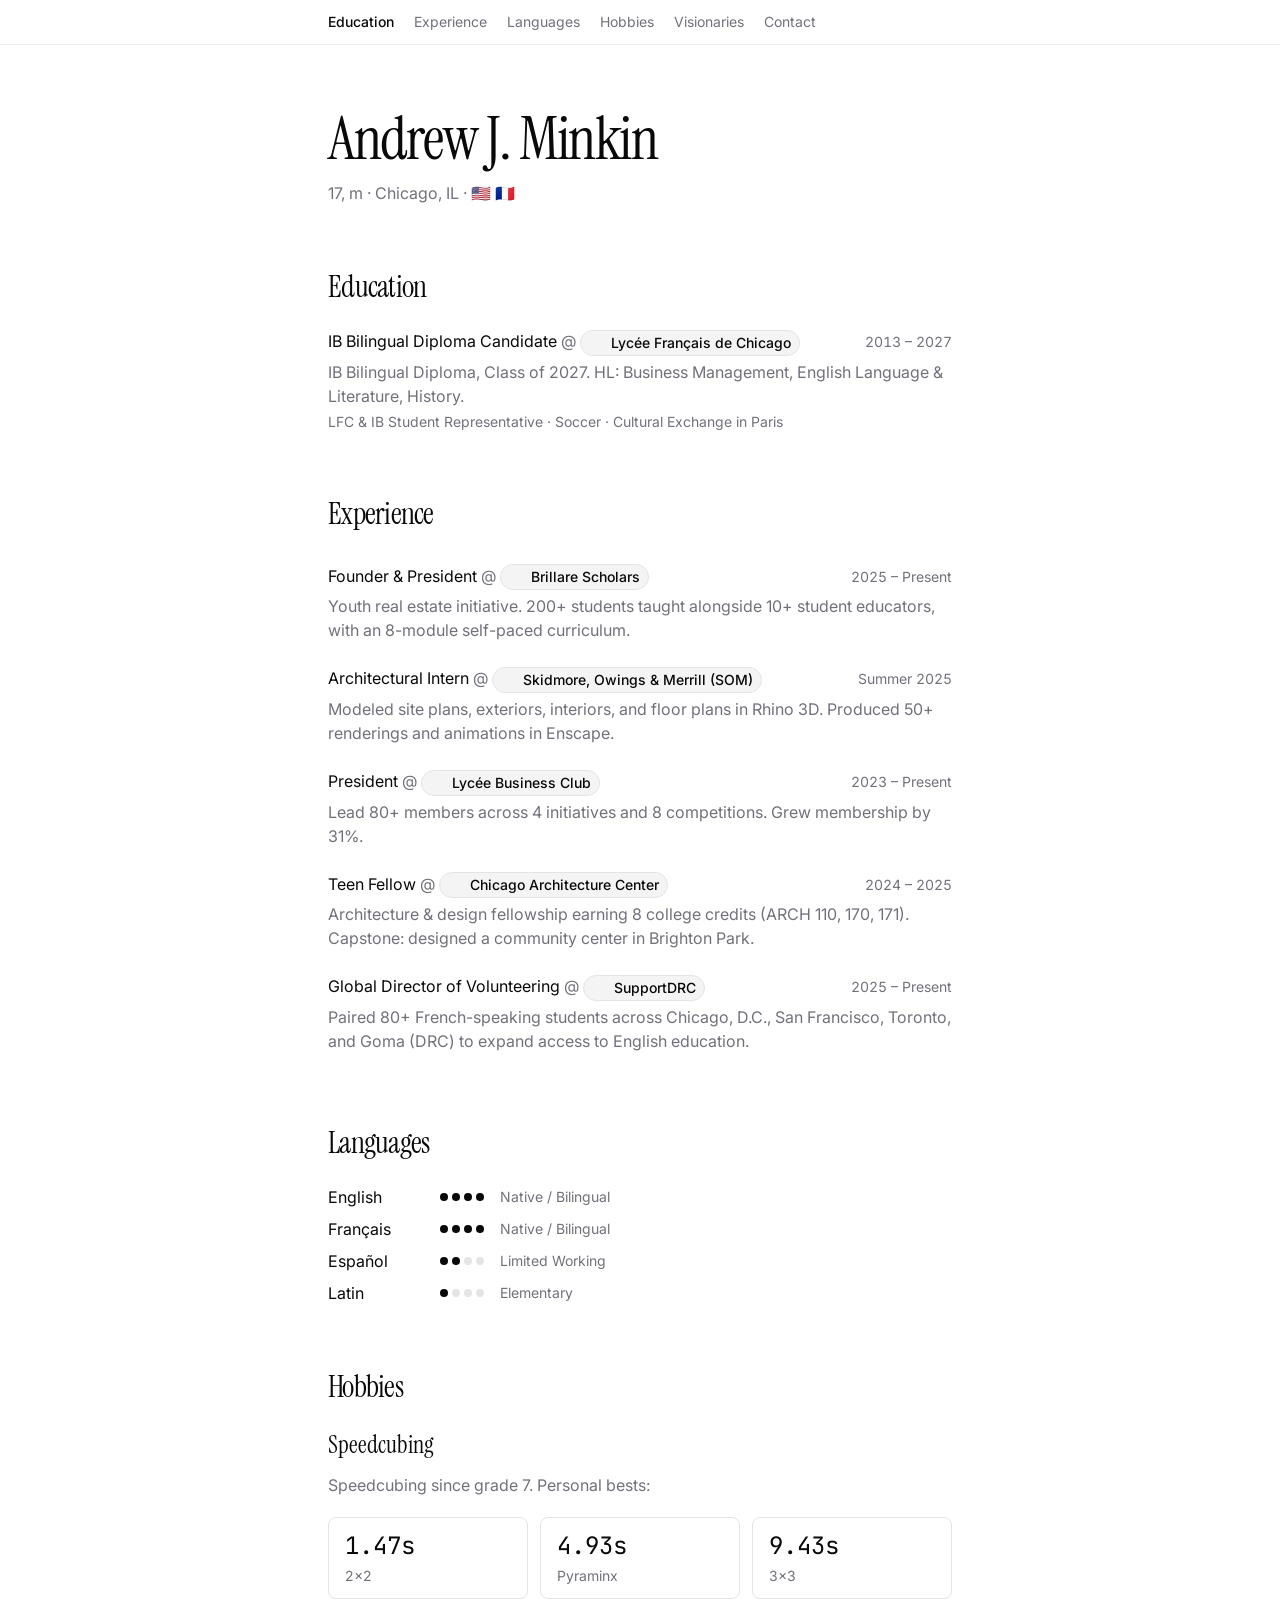
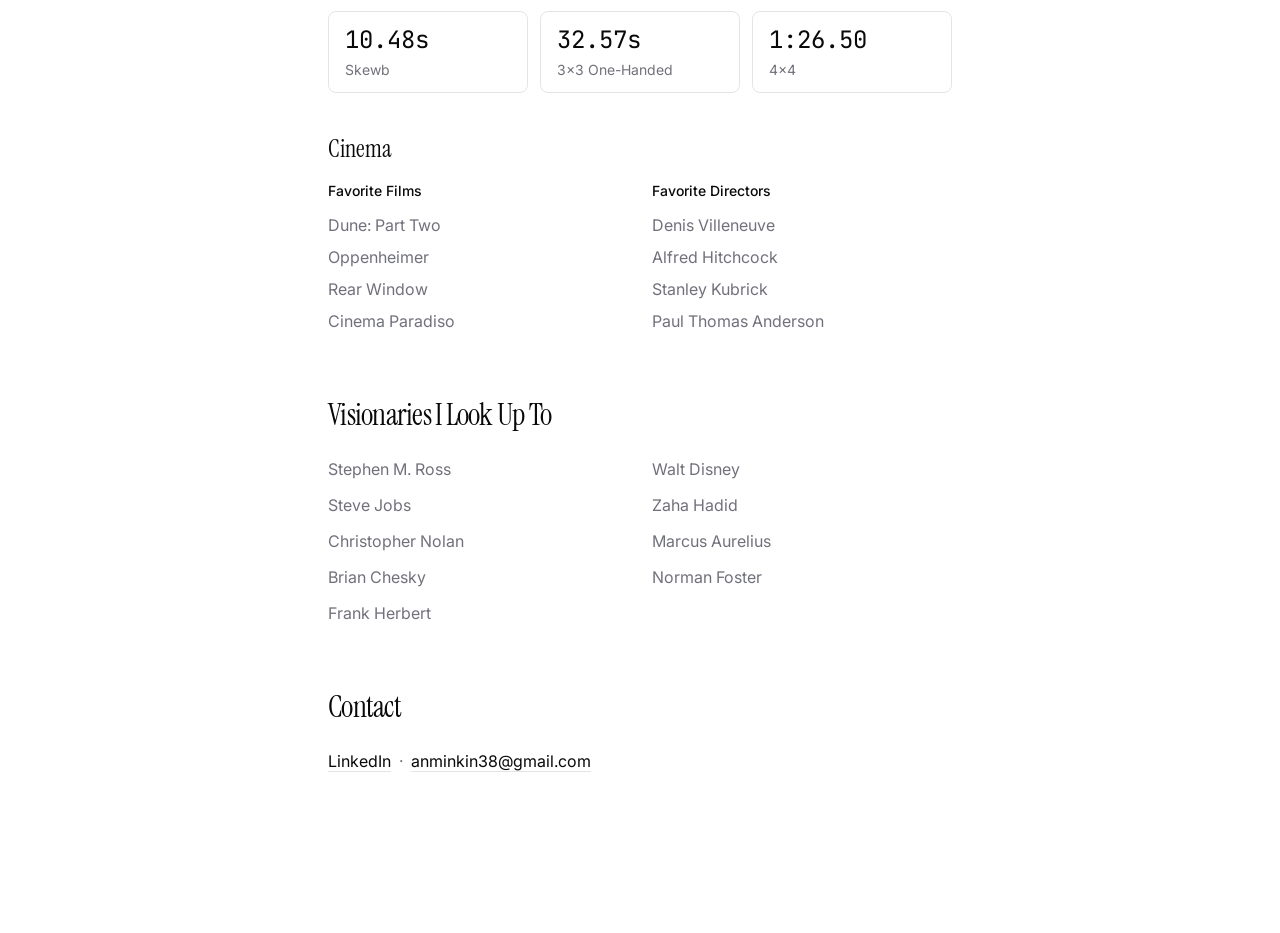
==== docs/index.html @ 8a9be7ed "Add files via upload" ====
<!doctype html>
<html lang="en"><head><meta charset="utf-8"><meta name="viewport" content="width=device-width, initial-scale=1"><title>Andrew J. Minkin</title><meta name="description" content="Andrew J. Minkin — student, founder of Brillare Scholars, former architectural intern at SOM. Chicago, IL."><meta property="og:title" content="Andrew J. Minkin"><meta property="og:description" content="Andrew J. Minkin — student, founder of Brillare Scholars, former architectural intern at SOM. Chicago, IL."><meta property="og:type" content="website"><link rel="icon" href="./favicon.ico"><link rel="preconnect" href="https://fonts.googleapis.com"><link rel="preconnect" href="https://fonts.gstatic.com" crossorigin><link href="https://fonts.googleapis.com/css2?family=Instrument+Serif&family=Inter:wght@400;500&family=JetBrains+Mono&display=swap" rel="stylesheet"><link rel="stylesheet" href="./styles.css"><script src="./site.js" defer></script></head><body><nav aria-label="Main navigation"><ul><li><a href="#education">Education</a></li><li><a href="#experience">Experience</a></li><li><a href="#languages">Languages</a></li><li><a href="#hobbies">Hobbies</a></li><li><a href="#visionaries">Visionaries</a></li><li><a href="#contact">Contact</a></li></ul></nav><main><header><h1>Andrew J. Minkin</h1><p class="muted">17, m · Chicago, IL · 🇺🇸 🇫🇷</p></header><section id="education"><h2>Education</h2><div class="entry"><div class="row"><p>IB Bilingual Diploma Candidate <span class="muted">@</span> <span class="org"><img src="./logos/lfc.png" alt="" loading="lazy">Lycée Français de Chicago</span></p><span class="dates">2013 – 2027</span></div><p class="muted detail">IB Bilingual Diploma, Class of 2027. HL: Business Management, English Language &amp; Literature, History.</p><p class="muted small detail">LFC &amp; IB Student Representative · Soccer · Cultural Exchange in Paris</p></div></section><section id="experience"><h2>Experience</h2><div class="entry experience"><div class="row"><p>Founder &amp; President <span class="muted">@</span> <a class="org" href="https://brillarescholars.com" target="_blank" rel="noreferrer"><img src="./logos/brillare.jpg" alt="" loading="lazy">Brillare Scholars</a></p><span class="dates">2025 – Present</span></div><p class="muted detail">Youth real estate initiative. 200+ students taught alongside 10+ student educators, with an 8-module self-paced curriculum.</p></div><div class="entry experience"><div class="row"><p>Architectural Intern <span class="muted">@</span> <a class="org" href="https://www.som.com/" target="_blank" rel="noreferrer"><img src="./logos/som.png" alt="" loading="lazy">Skidmore, Owings &amp; Merrill (SOM)</a></p><span class="dates">Summer 2025</span></div><p class="muted detail">Modeled site plans, exteriors, interiors, and floor plans in Rhino 3D. Produced 50+ renderings and animations in Enscape.</p></div><div class="entry experience"><div class="row"><p>President <span class="muted">@</span> <span class="org"><img src="./logos/lfc.png" alt="" loading="lazy">Lycée Business Club</span></p><span class="dates">2023 – Present</span></div><p class="muted detail">Lead 80+ members across 4 initiatives and 8 competitions. Grew membership by 31%.</p></div><div class="entry experience"><div class="row"><p>Teen Fellow <span class="muted">@</span> <a class="org" href="https://www.architecture.org/events-programs/teen-fellows" target="_blank" rel="noreferrer"><img src="./logos/cac.png" alt="" loading="lazy">Chicago Architecture Center</a></p><span class="dates">2024 – 2025</span></div><p class="muted detail">Architecture &amp; design fellowship earning 8 college credits (ARCH 110, 170, 171). Capstone: designed a community center in Brighton Park.</p></div><div class="entry experience"><div class="row"><p>Global Director of Volunteering <span class="muted">@</span> <a class="org" href="https://supportdrc.org" target="_blank" rel="noreferrer"><img src="./logos/supportdrc.png" alt="" loading="lazy">SupportDRC</a></p><span class="dates">2025 – Present</span></div><p class="muted detail">Paired 80+ French-speaking students across Chicago, D.C., San Francisco, Toronto, and Goma (DRC) to expand access to English education.</p></div></section><section id="languages"><h2>Languages</h2><ul class="list"><li class="language"><span class="language-name">English</span><span class="dots" aria-hidden="true"><span class="dot filled"></span><span class="dot filled"></span><span class="dot filled"></span><span class="dot filled"></span></span><span class="small muted">Native / Bilingual</span></li><li class="language"><span class="language-name">Français</span><span class="dots" aria-hidden="true"><span class="dot filled"></span><span class="dot filled"></span><span class="dot filled"></span><span class="dot filled"></span></span><span class="small muted">Native / Bilingual</span></li><li class="language"><span class="language-name">Español</span><span class="dots" aria-hidden="true"><span class="dot filled"></span><span class="dot filled"></span><span class="dot "></span><span class="dot "></span></span><span class="small muted">Limited Working</span></li><li class="language"><span class="language-name">Latin</span><span class="dots" aria-hidden="true"><span class="dot filled"></span><span class="dot "></span><span class="dot "></span><span class="dot "></span></span><span class="small muted">Elementary</span></li></ul></section><section id="hobbies"><h2>Hobbies</h2><h3 id="cubing">Speedcubing</h3><p class="muted cubing-intro">Speedcubing since grade 7. Personal bests:</p><div class="pbs"><div class="pb"><p class="time">1.47s</p><p class="small muted detail">2x2</p></div><div class="pb"><p class="time">4.93s</p><p class="small muted detail">Pyraminx</p></div><div class="pb"><p class="time">9.43s</p><p class="small muted detail">3x3</p></div><div class="pb"><p class="time">10.48s</p><p class="small muted detail">Skewb</p></div><div class="pb"><p class="time">32.57s</p><p class="small muted detail">3x3 One-Handed</p></div><div class="pb"><p class="time">1:26.50</p><p class="small muted detail">4x4</p></div></div><div class="cinema"><h3>Cinema</h3><div class="columns"><div><h4>Favorite Films</h4><ul class="list"><li>Dune: Part Two</li><li>Oppenheimer</li><li>Rear Window</li><li>Cinema Paradiso</li></ul></div><div><h4>Favorite Directors</h4><ul class="list"><li>Denis Villeneuve</li><li>Alfred Hitchcock</li><li>Stanley Kubrick</li><li>Paul Thomas Anderson</li></ul></div></div></div></section><section id="visionaries"><h2>Visionaries I Look Up To</h2><ul class="visionaries muted"><li>Stephen M. Ross</li><li>Walt Disney</li><li>Steve Jobs</li><li>Zaha Hadid</li><li>Christopher Nolan</li><li>Marcus Aurelius</li><li>Brian Chesky</li><li>Norman Foster</li><li>Frank Herbert</li></ul></section><section id="contact"><h2>Contact</h2><p class="contact"><a class="link" href="https://www.linkedin.com/in/andrew-minkin/" target="_blank" rel="noreferrer">LinkedIn</a><span class="muted">·</span><a class="link" href="mailto:anminkin38@gmail.com">anminkin38@gmail.com</a></p></section></main></body></html>
---- docs/styles.css ----
:root{--background:oklch(1 0 0);--foreground:oklch(.141 .005 285.823);--muted:oklch(.552 .016 285.938);--border:oklch(.92 .004 286.32);--soft:oklch(.967 .001 286.375)}
*{box-sizing:border-box}html{scroll-behavior:smooth}body{margin:0;background:var(--background);color:var(--foreground);font:16px/1.5 Inter,-apple-system,BlinkMacSystemFont,'Segoe UI',sans-serif;-webkit-font-smoothing:antialiased}h1,h2,h3,h4,p,ul{margin:0}ul{padding:0;list-style:none}a{color:inherit;text-decoration:none}h1,h2,h3{font-family:'Instrument Serif',Georgia,serif;font-weight:400}h1{font-size:48px;line-height:1;letter-spacing:-.025em}h2{font-size:30px;line-height:36px;letter-spacing:-.025em;margin-bottom:24px}h3{font-size:24px;line-height:32px;margin-bottom:12px;scroll-margin-top:80px}h4{font-size:14px;line-height:20px;font-weight:500;margin-bottom:12px}nav{position:sticky;top:0;z-index:10;border-bottom:1px solid color-mix(in oklab,var(--border) 60%,transparent);background:color-mix(in oklab,var(--background) 85%,transparent);backdrop-filter:blur(8px)}nav ul{max-width:672px;margin:auto;display:flex;gap:20px;overflow-x:auto;padding:12px 24px;font-size:14px;line-height:20px}nav a{white-space:nowrap;color:var(--muted);transition:color .15s}nav a:hover,nav a[aria-current]{color:var(--foreground)}nav a[aria-current]{font-weight:500}main{max-width:672px;margin:auto;padding:64px 24px 96px}header{margin-bottom:64px}header p{margin-top:12px}section{margin-bottom:64px;scroll-margin-top:80px}.muted{color:var(--muted)}.small,.dates{font-size:14px;line-height:20px}.row{display:flex;align-items:baseline;justify-content:space-between;gap:16px}.dates{flex-shrink:0;white-space:nowrap;color:var(--muted);font-variant-numeric:tabular-nums}.detail{margin-top:4px}.org{display:inline-flex;align-items:center;gap:6px;border:1px solid var(--border);border-radius:999px;background:var(--soft);padding:2px 8px;vertical-align:middle;font-size:14px;line-height:20px;font-weight:500}.org img{width:16px;height:16px;object-fit:contain;border-radius:2px}a.org:hover{background:var(--border)}.experience{padding:8px 0}.experience+.experience{margin-top:8px}.list{display:grid;gap:8px}.language{display:flex;align-items:center;gap:16px}.language-name{width:96px;flex-shrink:0}.dots{display:flex;gap:4px}.dot{width:8px;height:8px;border-radius:50%;background:var(--border)}.filled{background:var(--foreground)}.cubing-intro{margin-bottom:20px}.pbs{display:grid;grid-template-columns:repeat(2,minmax(0,1fr));gap:12px}.pb{padding:12px 16px;border:1px solid var(--border);border-radius:8px}.time{font:24px/32px 'JetBrains Mono',monospace;font-variant-numeric:tabular-nums}.cinema{margin-top:40px}.cinema h3{margin-bottom:16px}.columns{display:grid;gap:24px}.columns ul{color:var(--muted)}.visionaries{display:grid;gap:12px 24px}.contact{display:flex;flex-wrap:wrap;gap:0 8px}.link{text-decoration:underline;text-underline-offset:4px;text-decoration-color:var(--border)}.link:hover{text-decoration-color:currentColor}a:focus-visible{outline:2px solid var(--foreground);outline-offset:4px}
@media(min-width:640px){.pbs{grid-template-columns:repeat(3,minmax(0,1fr))}.columns,.visionaries{grid-template-columns:repeat(2,minmax(0,1fr))}}@media(min-width:768px){h1{font-size:60px}}@media(max-width:420px){.row{flex-wrap:wrap;gap:4px}.language{gap:10px}.language-name{width:80px}}@media(prefers-reduced-motion:reduce){html{scroll-behavior:auto}*{transition:none!important}}
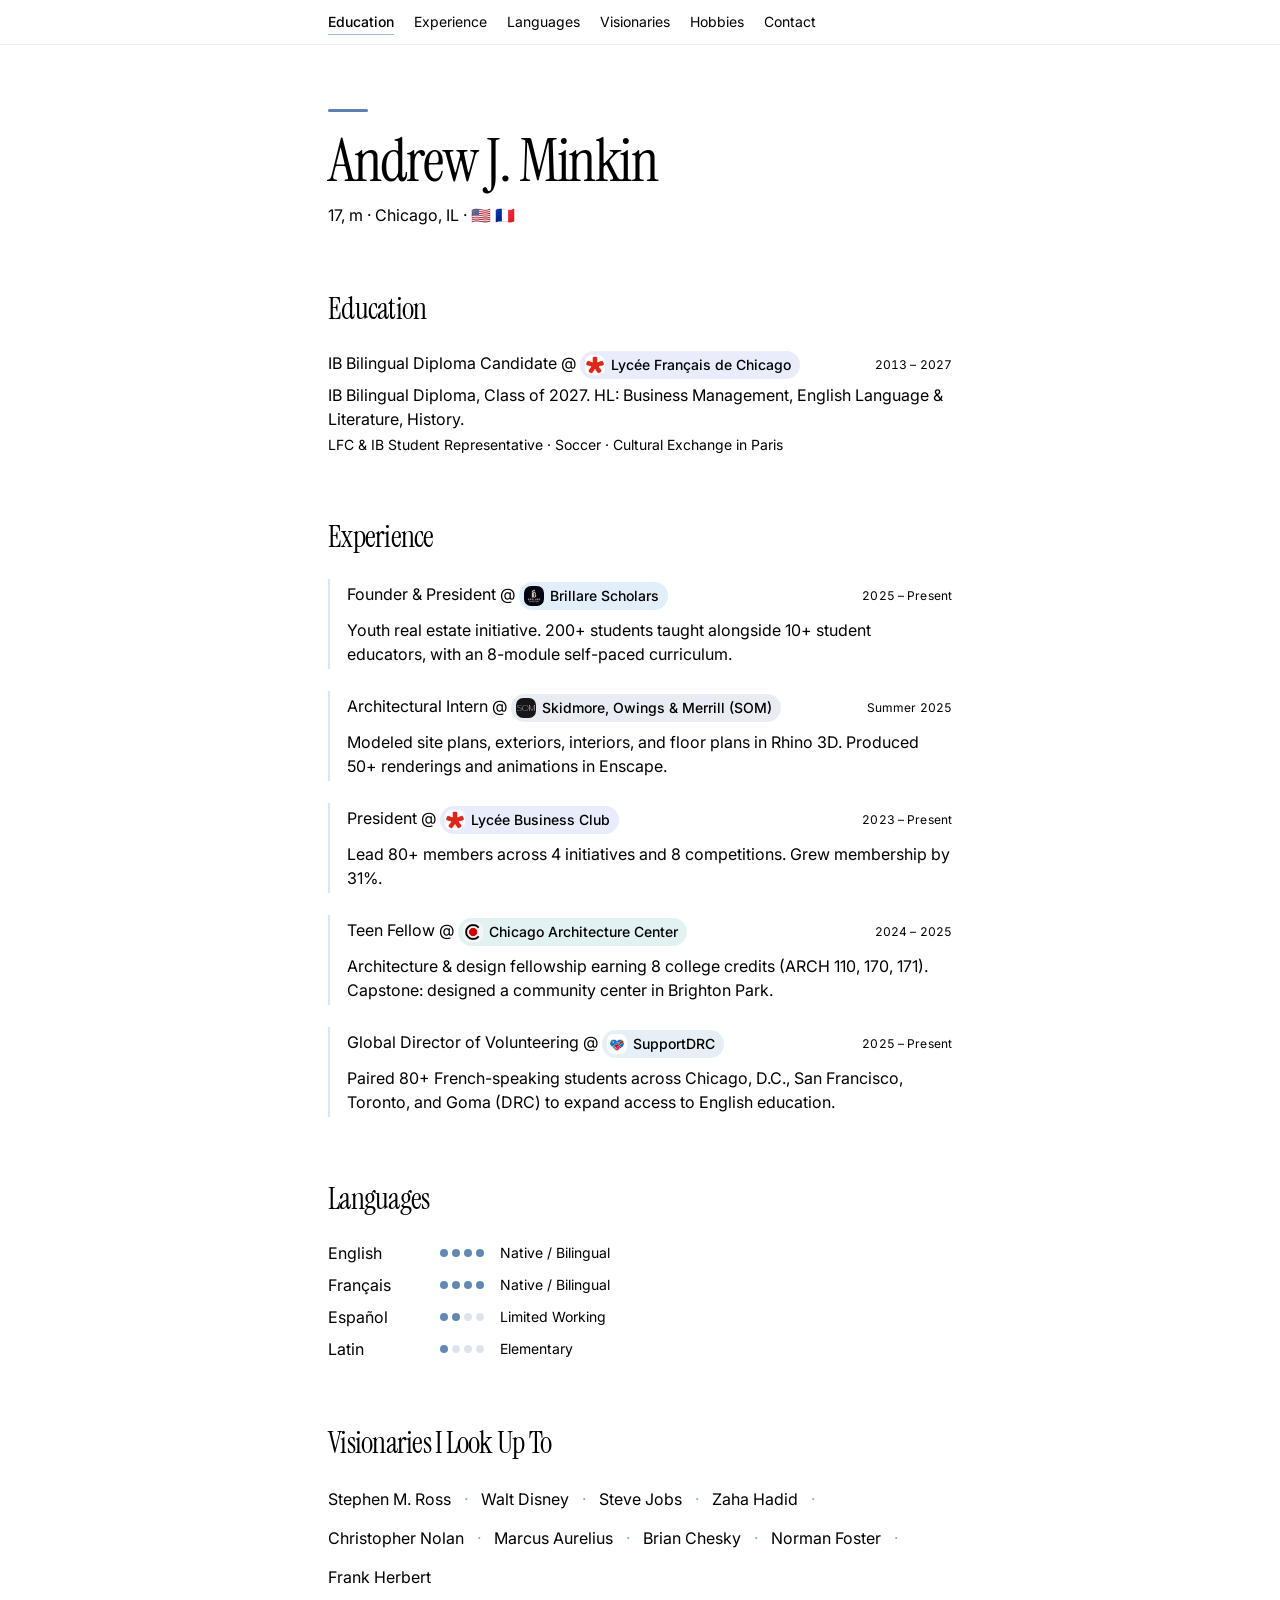
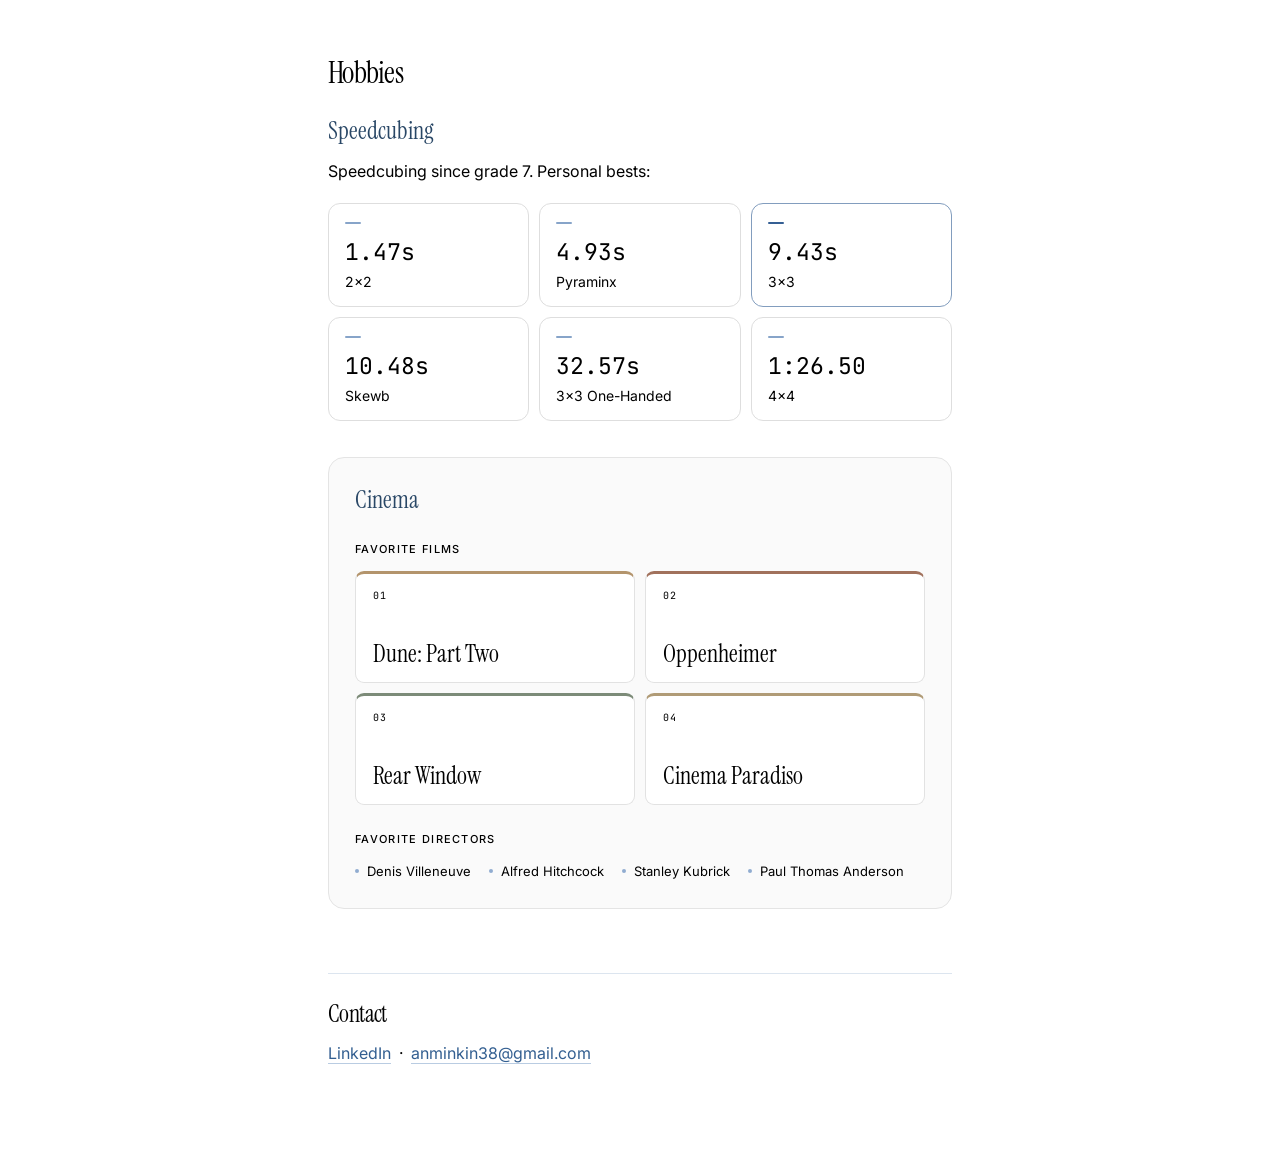
==== commit 24cf78ab: "Add files via upload" ====
--- a/docs/index.html
+++ b/docs/index.html
@@ -1,2 +1,40 @@
 <!doctype html>
-<html lang="en"><head><meta charset="utf-8"><meta name="viewport" content="width=device-width, initial-scale=1"><title>Andrew J. Minkin</title><meta name="description" content="Andrew J. Minkin — student, founder of Brillare Scholars, former architectural intern at SOM. Chicago, IL."><meta property="og:title" content="Andrew J. Minkin"><meta property="og:description" content="Andrew J. Minkin — student, founder of Brillare Scholars, former architectural intern at SOM. Chicago, IL."><meta property="og:type" content="website"><link rel="icon" href="./favicon.ico"><link rel="preconnect" href="https://fonts.googleapis.com"><link rel="preconnect" href="https://fonts.gstatic.com" crossorigin><link href="https://fonts.googleapis.com/css2?family=Instrument+Serif&family=Inter:wght@400;500&family=JetBrains+Mono&display=swap" rel="stylesheet"><link rel="stylesheet" href="./styles.css"><script src="./site.js" defer></script></head><body><nav aria-label="Main navigation"><ul><li><a href="#education">Education</a></li><li><a href="#experience">Experience</a></li><li><a href="#languages">Languages</a></li><li><a href="#hobbies">Hobbies</a></li><li><a href="#visionaries">Visionaries</a></li><li><a href="#contact">Contact</a></li></ul></nav><main><header><h1>Andrew J. Minkin</h1><p class="muted">17, m · Chicago, IL · 🇺🇸 🇫🇷</p></header><section id="education"><h2>Education</h2><div class="entry"><div class="row"><p>IB Bilingual Diploma Candidate <span class="muted">@</span> <span class="org"><img src="./logos/lfc.png" alt="" loading="lazy">Lycée Français de Chicago</span></p><span class="dates">2013 – 2027</span></div><p class="muted detail">IB Bilingual Diploma, Class of 2027. HL: Business Management, English Language &amp; Literature, History.</p><p class="muted small detail">LFC &amp; IB Student Representative · Soccer · Cultural Exchange in Paris</p></div></section><section id="experience"><h2>Experience</h2><div class="entry experience"><div class="row"><p>Founder &amp; President <span class="muted">@</span> <a class="org" href="https://brillarescholars.com" target="_blank" rel="noreferrer"><img src="./logos/brillare.jpg" alt="" loading="lazy">Brillare Scholars</a></p><span class="dates">2025 – Present</span></div><p class="muted detail">Youth real estate initiative. 200+ students taught alongside 10+ student educators, with an 8-module self-paced curriculum.</p></div><div class="entry experience"><div class="row"><p>Architectural Intern <span class="muted">@</span> <a class="org" href="https://www.som.com/" target="_blank" rel="noreferrer"><img src="./logos/som.png" alt="" loading="lazy">Skidmore, Owings &amp; Merrill (SOM)</a></p><span class="dates">Summer 2025</span></div><p class="muted detail">Modeled site plans, exteriors, interiors, and floor plans in Rhino 3D. Produced 50+ renderings and animations in Enscape.</p></div><div class="entry experience"><div class="row"><p>President <span class="muted">@</span> <span class="org"><img src="./logos/lfc.png" alt="" loading="lazy">Lycée Business Club</span></p><span class="dates">2023 – Present</span></div><p class="muted detail">Lead 80+ members across 4 initiatives and 8 competitions. Grew membership by 31%.</p></div><div class="entry experience"><div class="row"><p>Teen Fellow <span class="muted">@</span> <a class="org" href="https://www.architecture.org/events-programs/teen-fellows" target="_blank" rel="noreferrer"><img src="./logos/cac.png" alt="" loading="lazy">Chicago Architecture Center</a></p><span class="dates">2024 – 2025</span></div><p class="muted detail">Architecture &amp; design fellowship earning 8 college credits (ARCH 110, 170, 171). Capstone: designed a community center in Brighton Park.</p></div><div class="entry experience"><div class="row"><p>Global Director of Volunteering <span class="muted">@</span> <a class="org" href="https://supportdrc.org" target="_blank" rel="noreferrer"><img src="./logos/supportdrc.png" alt="" loading="lazy">SupportDRC</a></p><span class="dates">2025 – Present</span></div><p class="muted detail">Paired 80+ French-speaking students across Chicago, D.C., San Francisco, Toronto, and Goma (DRC) to expand access to English education.</p></div></section><section id="languages"><h2>Languages</h2><ul class="list"><li class="language"><span class="language-name">English</span><span class="dots" aria-hidden="true"><span class="dot filled"></span><span class="dot filled"></span><span class="dot filled"></span><span class="dot filled"></span></span><span class="small muted">Native / Bilingual</span></li><li class="language"><span class="language-name">Français</span><span class="dots" aria-hidden="true"><span class="dot filled"></span><span class="dot filled"></span><span class="dot filled"></span><span class="dot filled"></span></span><span class="small muted">Native / Bilingual</span></li><li class="language"><span class="language-name">Español</span><span class="dots" aria-hidden="true"><span class="dot filled"></span><span class="dot filled"></span><span class="dot "></span><span class="dot "></span></span><span class="small muted">Limited Working</span></li><li class="language"><span class="language-name">Latin</span><span class="dots" aria-hidden="true"><span class="dot filled"></span><span class="dot "></span><span class="dot "></span><span class="dot "></span></span><span class="small muted">Elementary</span></li></ul></section><section id="hobbies"><h2>Hobbies</h2><h3 id="cubing">Speedcubing</h3><p class="muted cubing-intro">Speedcubing since grade 7. Personal bests:</p><div class="pbs"><div class="pb"><p class="time">1.47s</p><p class="small muted detail">2x2</p></div><div class="pb"><p class="time">4.93s</p><p class="small muted detail">Pyraminx</p></div><div class="pb"><p class="time">9.43s</p><p class="small muted detail">3x3</p></div><div class="pb"><p class="time">10.48s</p><p class="small muted detail">Skewb</p></div><div class="pb"><p class="time">32.57s</p><p class="small muted detail">3x3 One-Handed</p></div><div class="pb"><p class="time">1:26.50</p><p class="small muted detail">4x4</p></div></div><div class="cinema"><h3>Cinema</h3><div class="columns"><div><h4>Favorite Films</h4><ul class="list"><li>Dune: Part Two</li><li>Oppenheimer</li><li>Rear Window</li><li>Cinema Paradiso</li></ul></div><div><h4>Favorite Directors</h4><ul class="list"><li>Denis Villeneuve</li><li>Alfred Hitchcock</li><li>Stanley Kubrick</li><li>Paul Thomas Anderson</li></ul></div></div></div></section><section id="visionaries"><h2>Visionaries I Look Up To</h2><ul class="visionaries muted"><li>Stephen M. Ross</li><li>Walt Disney</li><li>Steve Jobs</li><li>Zaha Hadid</li><li>Christopher Nolan</li><li>Marcus Aurelius</li><li>Brian Chesky</li><li>Norman Foster</li><li>Frank Herbert</li></ul></section><section id="contact"><h2>Contact</h2><p class="contact"><a class="link" href="https://www.linkedin.com/in/andrew-minkin/" target="_blank" rel="noreferrer">LinkedIn</a><span class="muted">·</span><a class="link" href="mailto:anminkin38@gmail.com">anminkin38@gmail.com</a></p></section></main></body></html>
+<html lang="en"><head><meta charset="utf-8"><meta name="viewport" content="width=device-width, initial-scale=1"><title>Andrew J. Minkin</title><meta name="description" content="Andrew J. Minkin — student, founder of Brillare Scholars, former architectural intern at SOM. Chicago, IL."><meta property="og:title" content="Andrew J. Minkin"><meta property="og:description" content="Andrew J. Minkin — student, founder of Brillare Scholars, former architectural intern at SOM. Chicago, IL."><meta property="og:type" content="website"><link rel="icon" type="image/svg+xml" href="[data-uri]"><link rel="preconnect" href="https://fonts.googleapis.com"><link rel="preconnect" href="https://fonts.gstatic.com" crossorigin><link href="https://fonts.googleapis.com/css2?family=Instrument+Serif&family=Inter:wght@400;500&family=JetBrains+Mono&display=swap" rel="stylesheet"><style>:root{--background:oklch(1 0 0);--foreground:oklch(.141 .005 285.823);--muted:oklch(.552 .016 285.938);--border:oklch(.92 .004 286.32);--soft:oklch(.967 .001 286.375)}
+*{box-sizing:border-box}html{scroll-behavior:smooth}body{margin:0;background:var(--background);color:var(--foreground);font:16px/1.5 Inter,-apple-system,BlinkMacSystemFont,'Segoe UI',sans-serif;-webkit-font-smoothing:antialiased}h1,h2,h3,h4,p,ul{margin:0}ul{padding:0;list-style:none}a{color:inherit;text-decoration:none}h1,h2,h3{font-family:'Instrument Serif',Georgia,serif;font-weight:400}h1{font-size:48px;line-height:1;letter-spacing:-.025em}h2{font-size:30px;line-height:36px;letter-spacing:-.025em;margin-bottom:24px}h3{font-size:24px;line-height:32px;margin-bottom:12px;scroll-margin-top:80px}h4{font-size:14px;line-height:20px;font-weight:500;margin-bottom:12px}nav{position:sticky;top:0;z-index:10;border-bottom:1px solid color-mix(in oklab,var(--border) 60%,transparent);background:color-mix(in oklab,var(--background) 85%,transparent);backdrop-filter:blur(8px)}nav ul{max-width:672px;margin:auto;display:flex;gap:20px;overflow-x:auto;padding:12px 24px;font-size:14px;line-height:20px}nav a{white-space:nowrap;color:var(--muted);transition:color .15s}nav a:hover,nav a[aria-current]{color:var(--foreground)}nav a[aria-current]{font-weight:500}main{max-width:672px;margin:auto;padding:64px 24px 96px}header{margin-bottom:64px}header p{margin-top:12px}section{margin-bottom:64px;scroll-margin-top:80px}.muted{color:var(--muted)}.small,.dates{font-size:14px;line-height:20px}.row{display:flex;align-items:baseline;justify-content:space-between;gap:16px}.dates{flex-shrink:0;white-space:nowrap;color:var(--muted);font-variant-numeric:tabular-nums}.detail{margin-top:4px}.org{display:inline-flex;align-items:center;gap:6px;border:1px solid var(--border);border-radius:999px;background:var(--soft);padding:2px 8px;vertical-align:middle;font-size:14px;line-height:20px;font-weight:500}.org img{width:16px;height:16px;object-fit:contain;border-radius:2px}a.org:hover{background:var(--border)}.experience{padding:8px 0}.experience+.experience{margin-top:8px}.list{display:grid;gap:8px}.language{display:flex;align-items:center;gap:16px}.language-name{width:96px;flex-shrink:0}.dots{display:flex;gap:4px}.dot{width:8px;height:8px;border-radius:50%;background:var(--border)}.filled{background:var(--foreground)}.cubing-intro{margin-bottom:20px}.pbs{display:grid;grid-template-columns:repeat(2,minmax(0,1fr));gap:12px}.pb{padding:12px 16px;border:1px solid var(--border);border-radius:8px}.time{font:24px/32px 'JetBrains Mono',monospace;font-variant-numeric:tabular-nums}.cinema{margin-top:40px}.cinema h3{margin-bottom:16px}.columns{display:grid;gap:24px}.columns ul{color:var(--muted)}.visionaries{display:grid;gap:12px 24px}.contact{display:flex;flex-wrap:wrap;gap:0 8px}.link{text-decoration:underline;text-underline-offset:4px;text-decoration-color:var(--border)}.link:hover{text-decoration-color:currentColor}a:focus-visible{outline:2px solid var(--foreground);outline-offset:4px}
+@media(min-width:640px){.pbs{grid-template-columns:repeat(3,minmax(0,1fr))}.columns,.visionaries{grid-template-columns:repeat(2,minmax(0,1fr))}}@media(min-width:768px){h1{font-size:60px}}@media(max-width:420px){.row{flex-wrap:wrap;gap:4px}.language{gap:10px}.language-name{width:80px}}@media(prefers-reduced-motion:reduce){html{scroll-behavior:auto}*{transition:none!important}}
+
+/* Quiet blue accents, soft organization highlights, and personal details. */
+:root{--background:#fcfdff;--foreground:#202b3a;--muted:#5e6b7e;--border:#dce5ef;--soft:#edf3fa;--blue:#335f91;--blue-light:#e8f1fc}
+header{position:relative;padding-top:22px}header:before{content:'';position:absolute;top:0;left:0;width:40px;height:3px;border-radius:4px;background:#5d83b3}h1{color:#233c59}h2{color:#294766}nav a:hover,nav a[aria-current]{color:var(--blue)}nav a[aria-current]{text-decoration:underline;text-underline-offset:7px;text-decoration-color:#9fbada}.org{padding:3px 9px 3px 5px;border:0;color:#304b6c;line-height:22px;max-width:100%;background:#e6effa}.org img{width:20px;height:20px;flex-shrink:0;border-radius:7px;object-fit:contain;background:#fff}.org-brillare{background:#e3eefb}.org-som{background:#e9edf3;color:#45566f}.org-lfc{background:#e8ecfb;color:#485c85}.org-cac{background:#e2f1f2;color:#365d66}.org-supportdrc{background:#e6eff5;color:#3c617b}a.org:hover{background:#d5e4f4}.experience{border-left:2px solid #dce7f3;padding:3px 0 3px 17px}.experience+.experience{margin-top:22px}.experience .detail{margin-top:8px}.dates{font-size:12px;letter-spacing:.01em}.filled{background:#6488b4}.visionaries{display:flex;flex-wrap:wrap;gap:10px 0;line-height:1.8}.visionaries li{display:inline-flex;align-items:center}.visionaries li:not(:last-child):after{content:'·';margin:0 13px;color:#91a7bf}#contact{border-top:1px solid var(--border);padding-top:25px}#contact h2{font-size:24px;line-height:30px;margin-bottom:12px}.link{color:var(--blue);text-decoration-color:#b9cce2}.hobby-heading{display:flex;align-items:center;gap:12px;margin-bottom:12px}.hobby-heading h3,.cinema .hobby-heading h3{margin:0;color:#294766}.cube-mark{display:grid;grid-template-columns:repeat(3,5px);gap:2px;transform:rotate(-8deg);padding:4px}.cube-mark i{width:5px;height:5px;border-radius:1px;background:#7296c4}.cube-mark i:nth-child(3n){background:#c0d4ec}.cube-mark i:nth-child(4){background:#a2bbdb}.pbs{gap:10px}.pb{position:relative;border-color:#e0e9f3;background:#f3f7fc;border-radius:12px;padding:18px 16px 14px;transition:border-color .18s,background .18s}.pb:before{content:'';display:block;width:16px;height:2px;background:#b2c9e5;border-radius:2px;margin-bottom:12px}.time{color:#355e8c;font-size:23px}.pb-featured{background:#e7f0fc;border-color:#b7cde9}.pb-featured:before{background:#517eb6}.pb:hover{border-color:#a9c2df;background:#edf4fd}.cinema{margin-top:36px;padding:26px;border:1px solid #dce6f2;border-radius:16px;background:linear-gradient(135deg,#f0f5fc,#fafcff)}.cinema-mark{width:23px;height:18px;border:1.5px solid #6c8db4;border-radius:3px;position:relative}.cinema-mark:before{content:'';position:absolute;left:-1.5px;right:-1.5px;top:-5px;height:6px;border:1.5px solid #6c8db4;border-radius:2px;background:repeating-linear-gradient(125deg,#8aa6c9 0 4px,#eef4fc 4px 8px);transform:rotate(-9deg);transform-origin:left bottom}.cinema .columns{grid-template-columns:1fr;gap:24px;margin-top:23px}.cinema h4{font-size:11px;text-transform:uppercase;letter-spacing:.12em;color:#5e7490;font-weight:500}.film-grid{margin:0;padding:0;list-style:none;display:grid;grid-template-columns:repeat(2,minmax(0,1fr));gap:10px}.film-card{position:relative;display:flex;flex-direction:column;justify-content:space-between;gap:22px;min-height:112px;padding:15px 17px;border:1px solid #d7e3f1;border-radius:9px;background:#fff;overflow:hidden}.film-card:nth-child(2){background:#edf2fa}.film-card:nth-child(3){background:#eaf1f6}.film-card:nth-child(4){background:#f1f4fb}.film-number{font:10px/1.4 'JetBrains Mono',monospace;color:#6d87a8;letter-spacing:.12em}.film-title{font:24px/1.1 'Instrument Serif',Georgia,serif;color:#2c4664}.director-list{display:flex;flex-wrap:wrap;gap:8px 18px;font-size:13px;color:#526680;line-height:1.6}.director-list li{padding-left:12px;position:relative}.director-list li:before{content:'';position:absolute;left:0;top:8px;width:4px;height:4px;border-radius:50%;background:#90acd0}#hobbies{margin-bottom:0}
+@media(max-width:540px){.row{flex-wrap:wrap;gap:6px}.row>p{min-width:0}.dates{display:block}.cinema{padding:19px}.film-card{padding:13px;min-height:110px}.film-title{font-size:22px}.experience{padding-left:13px}.org{font-size:13px}.visionaries{font-size:15px}.pb{padding:15px 13px}.time{font-size:21px}}
+@media(prefers-reduced-motion:reduce){.pb{transition:none}}
+
+/* Neutral surfaces, black typography, and restrained color details. */
+:root{--background:#fff;--foreground:#000;--muted:#000}
+body,body h1,body h2,body h3,body h4,body p,body a,body li,body span,body .muted,body .dates,body .org,body .time,body .film-title,body .film-number,body .director-list,body nav a,body nav a:hover,body nav a[aria-current],body .cinema h4,body .columns ul{color:#000}
+.pb,.pb-featured,.pb:hover{background:#fff;border-color:#dedede}
+.pb-featured{border-color:#829dbe}.pb:before{background:#87a4c9}.pb-featured:before{background:#355f94}
+.cinema{background:#fafafa;border-color:#e4e4e4}
+.film-card,.film-card:nth-child(2),.film-card:nth-child(3),.film-card:nth-child(4){background:#fff;border-color:#e2e2e2;border-top:3px solid var(--film-accent)}
+.film-card:nth-child(1){--film-accent:#b3946c}
+.film-card:nth-child(2){--film-accent:#a1715c}
+.film-card:nth-child(3){--film-accent:#7c8b78}
+.film-card:nth-child(4){--film-accent:#b09b76}
+#hobbies{margin-bottom:64px}#contact{margin-bottom:0}
+</style></head><body><nav aria-label="Main navigation"><ul><li><a href="#education">Education</a></li><li><a href="#experience">Experience</a></li><li><a href="#languages">Languages</a></li><li><a href="#visionaries">Visionaries</a></li><li><a href="#hobbies">Hobbies</a></li><li><a href="#contact">Contact</a></li></ul></nav><main><header><h1>Andrew J. Minkin</h1><p class="muted">17, m · Chicago, IL · 🇺🇸 🇫🇷</p></header><section id="education"><h2>Education</h2><div class="entry"><div class="row"><p>IB Bilingual Diploma Candidate <span class="muted">@</span> <span class="org org-lfc"><img src="[data-uri]" alt="" loading="lazy">Lycée Français de Chicago</span></p><span class="dates">2013 – 2027</span></div><p class="muted detail">IB Bilingual Diploma, Class of 2027. HL: Business Management, English Language &amp; Literature, History.</p><p class="muted small detail">LFC &amp; IB Student Representative · Soccer · Cultural Exchange in Paris</p></div></section><section id="experience"><h2>Experience</h2><div class="entry experience"><div class="row"><p>Founder &amp; President <span class="muted">@</span> <a class="org org-brillare" href="https://brillarescholars.com" target="_blank" rel="noreferrer"><img src="[data-uri]" alt="" loading="lazy">Brillare Scholars</a></p><span class="dates">2025 – Present</span></div><p class="muted detail">Youth real estate initiative. 200+ students taught alongside 10+ student educators, with an 8-module self-paced curriculum.</p></div><div class="entry experience"><div class="row"><p>Architectural Intern <span class="muted">@</span> <a class="org org-som" href="https://www.som.com/" target="_blank" rel="noreferrer"><img src="[data-uri]" alt="" loading="lazy">Skidmore, Owings &amp; Merrill (SOM)</a></p><span class="dates">Summer 2025</span></div><p class="muted detail">Modeled site plans, exteriors, interiors, and floor plans in Rhino 3D. Produced 50+ renderings and animations in Enscape.</p></div><div class="entry experience"><div class="row"><p>President <span class="muted">@</span> <span class="org org-lfc"><img src="[data-uri]" alt="" loading="lazy">Lycée Business Club</span></p><span class="dates">2023 – Present</span></div><p class="muted detail">Lead 80+ members across 4 initiatives and 8 competitions. Grew membership by 31%.</p></div><div class="entry experience"><div class="row"><p>Teen Fellow <span class="muted">@</span> <a class="org org-cac" href="https://www.architecture.org/events-programs/teen-fellows" target="_blank" rel="noreferrer"><img src="[data-uri]" alt="" loading="lazy">Chicago Architecture Center</a></p><span class="dates">2024 – 2025</span></div><p class="muted detail">Architecture &amp; design fellowship earning 8 college credits (ARCH 110, 170, 171). Capstone: designed a community center in Brighton Park.</p></div><div class="entry experience"><div class="row"><p>Global Director of Volunteering <span class="muted">@</span> <a class="org org-supportdrc" href="https://supportdrc.org" target="_blank" rel="noreferrer"><img src="[data-uri]" alt="" loading="lazy">SupportDRC</a></p><span class="dates">2025 – Present</span></div><p class="muted detail">Paired 80+ French-speaking students across Chicago, D.C., San Francisco, Toronto, and Goma (DRC) to expand access to English education.</p></div></section><section id="languages"><h2>Languages</h2><ul class="list"><li class="language"><span class="language-name">English</span><span class="dots" aria-hidden="true"><span class="dot filled"></span><span class="dot filled"></span><span class="dot filled"></span><span class="dot filled"></span></span><span class="small muted">Native / Bilingual</span></li><li class="language"><span class="language-name">Français</span><span class="dots" aria-hidden="true"><span class="dot filled"></span><span class="dot filled"></span><span class="dot filled"></span><span class="dot filled"></span></span><span class="small muted">Native / Bilingual</span></li><li class="language"><span class="language-name">Español</span><span class="dots" aria-hidden="true"><span class="dot filled"></span><span class="dot filled"></span><span class="dot "></span><span class="dot "></span></span><span class="small muted">Limited Working</span></li><li class="language"><span class="language-name">Latin</span><span class="dots" aria-hidden="true"><span class="dot filled"></span><span class="dot "></span><span class="dot "></span><span class="dot "></span></span><span class="small muted">Elementary</span></li></ul></section><section id="visionaries"><h2>Visionaries I Look Up To</h2><ul class="visionaries muted"><li>Stephen M. Ross</li><li>Walt Disney</li><li>Steve Jobs</li><li>Zaha Hadid</li><li>Christopher Nolan</li><li>Marcus Aurelius</li><li>Brian Chesky</li><li>Norman Foster</li><li>Frank Herbert</li></ul></section><section id="hobbies"><h2>Hobbies</h2><div class="hobby-heading"><h3 id="cubing">Speedcubing</h3></div><p class="muted cubing-intro">Speedcubing since grade 7. Personal bests:</p><div class="pbs"><div class="pb "><p class="time">1.47s</p><p class="small muted detail">2x2</p></div><div class="pb "><p class="time">4.93s</p><p class="small muted detail">Pyraminx</p></div><div class="pb pb-featured"><p class="time">9.43s</p><p class="small muted detail">3x3</p></div><div class="pb "><p class="time">10.48s</p><p class="small muted detail">Skewb</p></div><div class="pb "><p class="time">32.57s</p><p class="small muted detail">3x3 One-Handed</p></div><div class="pb "><p class="time">1:26.50</p><p class="small muted detail">4x4</p></div></div><div class="cinema"><div class="hobby-heading"><h3>Cinema</h3></div><div class="columns"><div><h4>Favorite Films</h4><ol class="film-grid"><li class="film-card"><span class="film-number" aria-hidden="true">01</span><span class="film-title">Dune: Part Two</span></li><li class="film-card"><span class="film-number" aria-hidden="true">02</span><span class="film-title">Oppenheimer</span></li><li class="film-card"><span class="film-number" aria-hidden="true">03</span><span class="film-title">Rear Window</span></li><li class="film-card"><span class="film-number" aria-hidden="true">04</span><span class="film-title">Cinema Paradiso</span></li></ol></div><div><h4>Favorite Directors</h4><ul class="director-list"><li>Denis Villeneuve</li><li>Alfred Hitchcock</li><li>Stanley Kubrick</li><li>Paul Thomas Anderson</li></ul></div></div></div></section><section id="contact"><h2>Contact</h2><p class="contact"><a class="link" href="https://www.linkedin.com/in/andrew-minkin/" target="_blank" rel="noreferrer">LinkedIn</a><span class="muted">·</span><a class="link" href="mailto:anminkin38@gmail.com">anminkin38@gmail.com</a></p></section></main><script>const links = [...document.querySelectorAll('nav a')]
+if ('IntersectionObserver' in window) {
+  const observer = new IntersectionObserver(entries => {
+    for (const entry of entries) {
+      if (!entry.isIntersecting) continue
+      for (const link of links) {
+        if (link.hash === `#${entry.target.id}`) link.setAttribute('aria-current', 'location')
+        else link.removeAttribute('aria-current')
+      }
+    }
+  }, { rootMargin: '-30% 0px -60% 0px' })
+  for (const link of links) {
+    const section = document.querySelector(link.hash)
+    if (section) observer.observe(section)
+  }
+}
+</script></body></html>
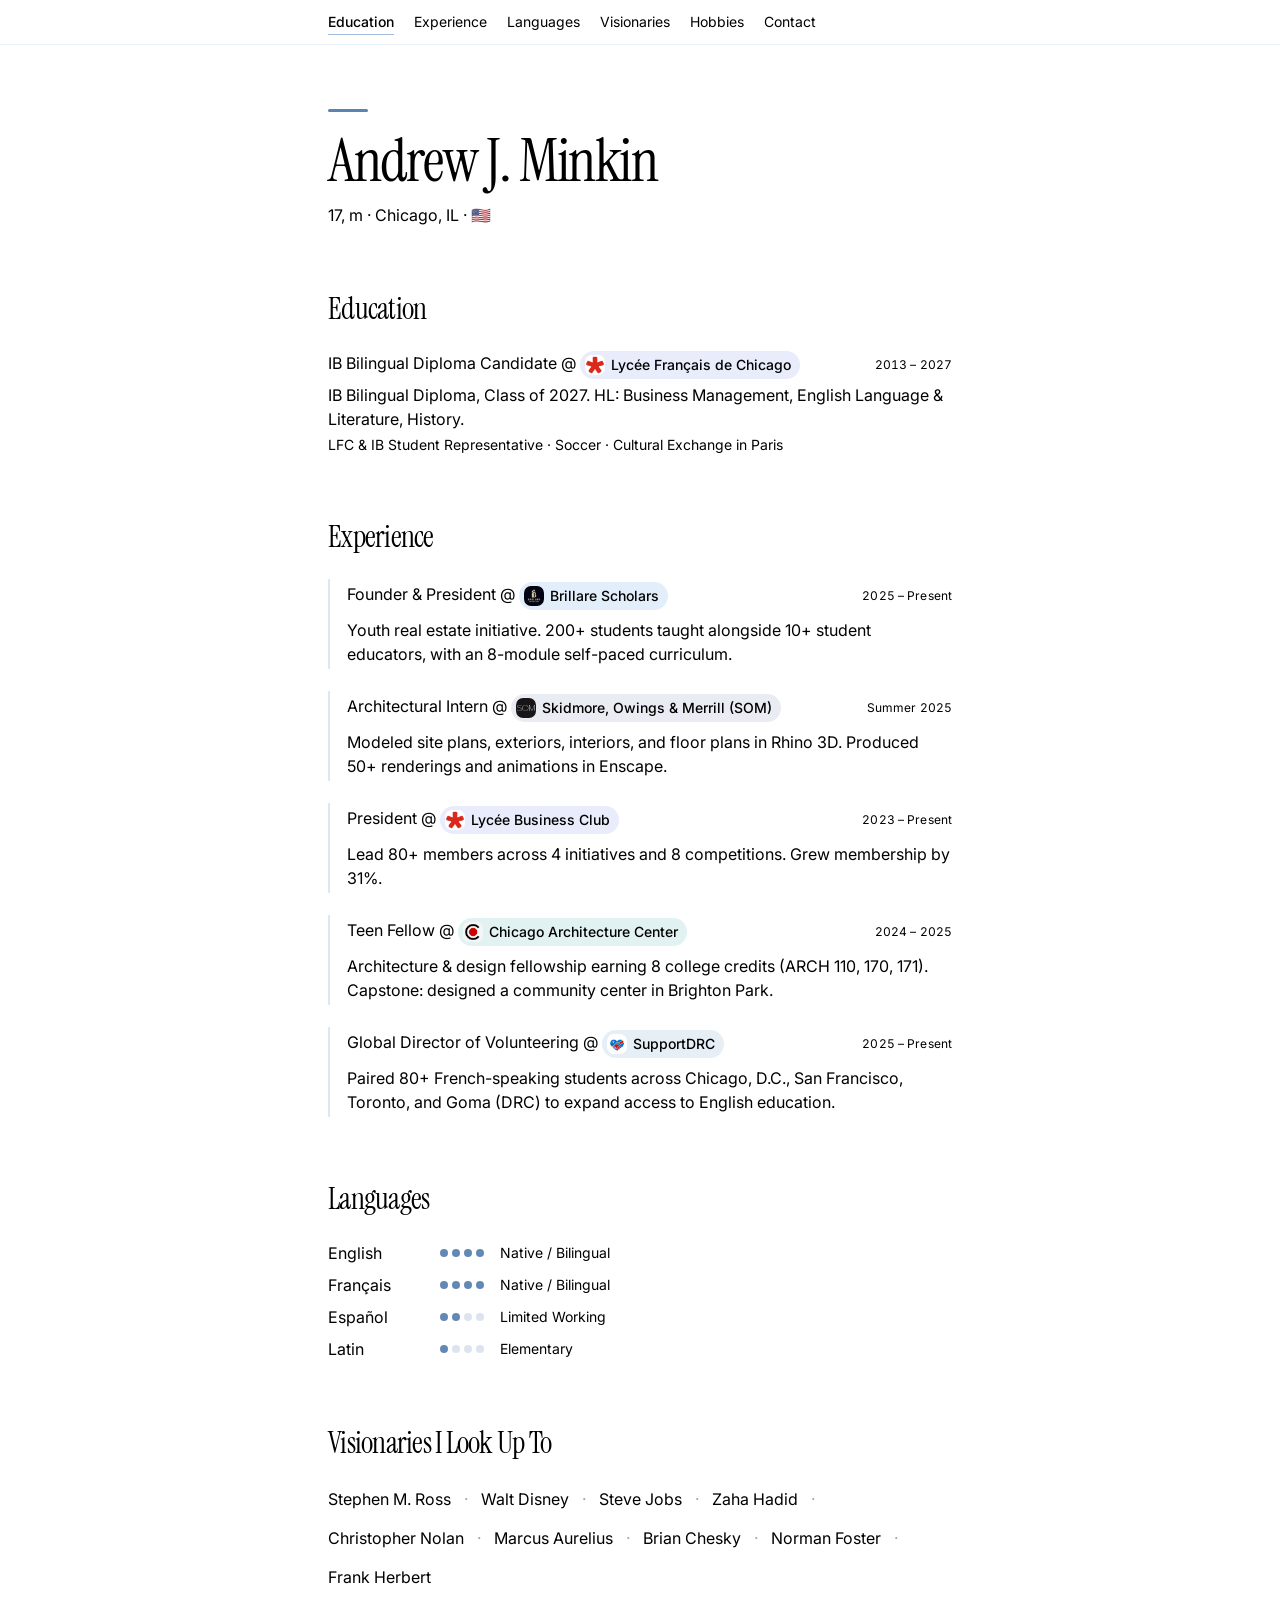
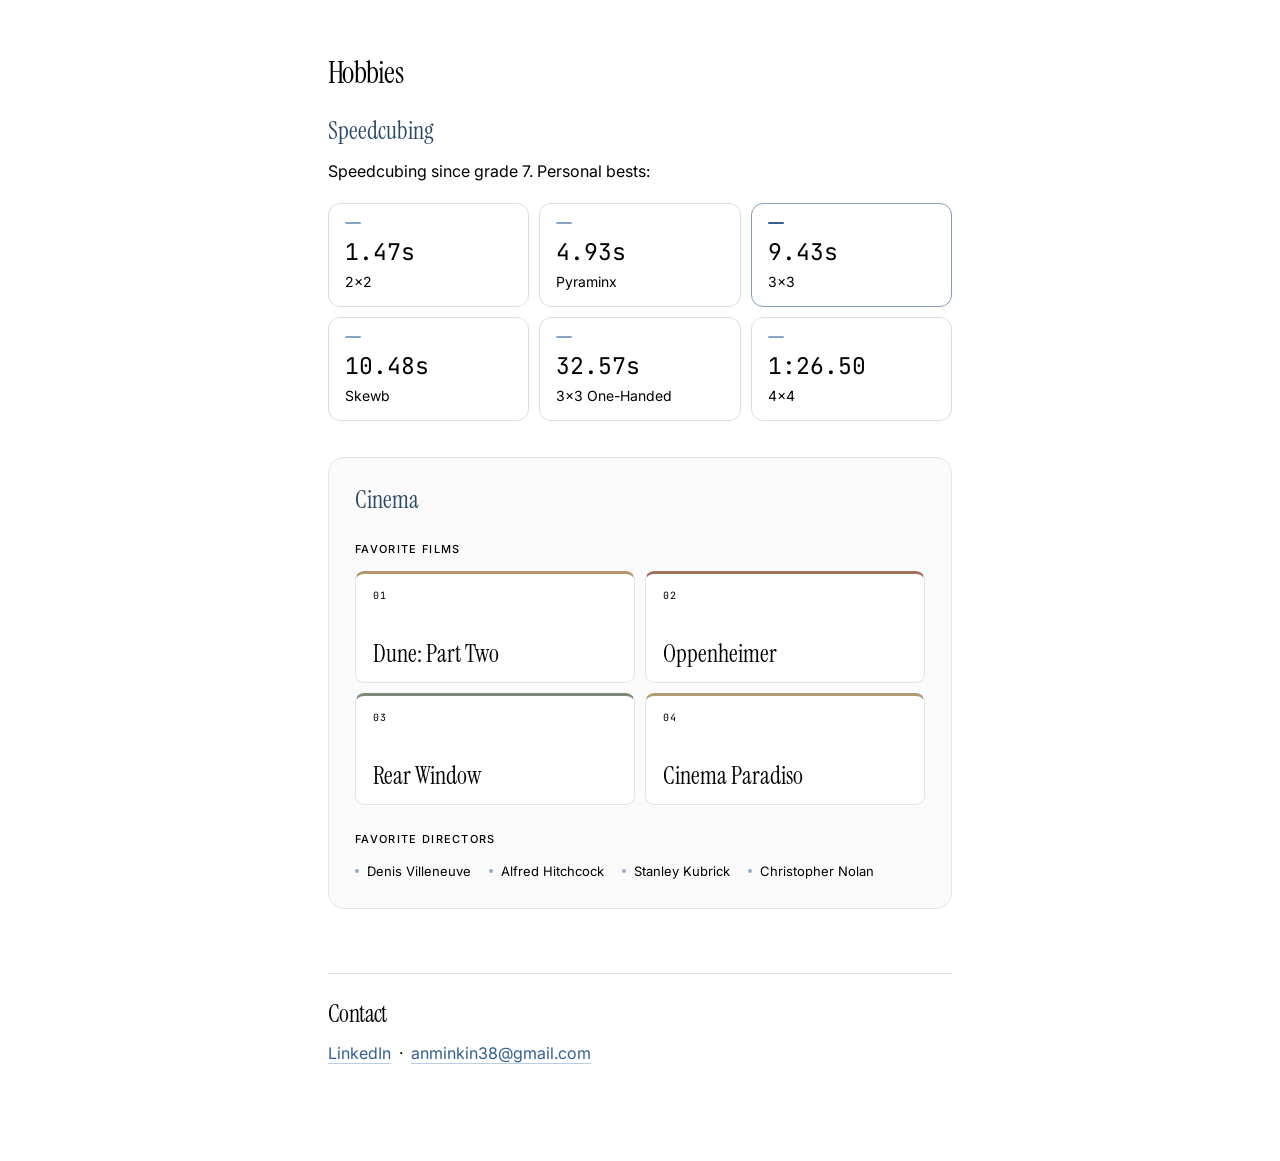
==== commit 96d1641c: "Add files via upload" ====
--- a/docs/index.html
+++ b/docs/index.html
@@ -21,7 +21,7 @@
 .film-card:nth-child(3){--film-accent:#7c8b78}
 .film-card:nth-child(4){--film-accent:#b09b76}
 #hobbies{margin-bottom:64px}#contact{margin-bottom:0}
-</style></head><body><nav aria-label="Main navigation"><ul><li><a href="#education">Education</a></li><li><a href="#experience">Experience</a></li><li><a href="#languages">Languages</a></li><li><a href="#visionaries">Visionaries</a></li><li><a href="#hobbies">Hobbies</a></li><li><a href="#contact">Contact</a></li></ul></nav><main><header><h1>Andrew J. Minkin</h1><p class="muted">17, m · Chicago, IL · 🇺🇸 🇫🇷</p></header><section id="education"><h2>Education</h2><div class="entry"><div class="row"><p>IB Bilingual Diploma Candidate <span class="muted">@</span> <span class="org org-lfc"><img src="[data-uri]" alt="" loading="lazy">Lycée Français de Chicago</span></p><span class="dates">2013 – 2027</span></div><p class="muted detail">IB Bilingual Diploma, Class of 2027. HL: Business Management, English Language &amp; Literature, History.</p><p class="muted small detail">LFC &amp; IB Student Representative · Soccer · Cultural Exchange in Paris</p></div></section><section id="experience"><h2>Experience</h2><div class="entry experience"><div class="row"><p>Founder &amp; President <span class="muted">@</span> <a class="org org-brillare" href="https://brillarescholars.com" target="_blank" rel="noreferrer"><img src="[data-uri]" alt="" loading="lazy">Brillare Scholars</a></p><span class="dates">2025 – Present</span></div><p class="muted detail">Youth real estate initiative. 200+ students taught alongside 10+ student educators, with an 8-module self-paced curriculum.</p></div><div class="entry experience"><div class="row"><p>Architectural Intern <span class="muted">@</span> <a class="org org-som" href="https://www.som.com/" target="_blank" rel="noreferrer"><img src="[data-uri]" alt="" loading="lazy">Skidmore, Owings &amp; Merrill (SOM)</a></p><span class="dates">Summer 2025</span></div><p class="muted detail">Modeled site plans, exteriors, interiors, and floor plans in Rhino 3D. Produced 50+ renderings and animations in Enscape.</p></div><div class="entry experience"><div class="row"><p>President <span class="muted">@</span> <span class="org org-lfc"><img src="[data-uri]" alt="" loading="lazy">Lycée Business Club</span></p><span class="dates">2023 – Present</span></div><p class="muted detail">Lead 80+ members across 4 initiatives and 8 competitions. Grew membership by 31%.</p></div><div class="entry experience"><div class="row"><p>Teen Fellow <span class="muted">@</span> <a class="org org-cac" href="https://www.architecture.org/events-programs/teen-fellows" target="_blank" rel="noreferrer"><img src="[data-uri]" alt="" loading="lazy">Chicago Architecture Center</a></p><span class="dates">2024 – 2025</span></div><p class="muted detail">Architecture &amp; design fellowship earning 8 college credits (ARCH 110, 170, 171). Capstone: designed a community center in Brighton Park.</p></div><div class="entry experience"><div class="row"><p>Global Director of Volunteering <span class="muted">@</span> <a class="org org-supportdrc" href="https://supportdrc.org" target="_blank" rel="noreferrer"><img src="[data-uri]" alt="" loading="lazy">SupportDRC</a></p><span class="dates">2025 – Present</span></div><p class="muted detail">Paired 80+ French-speaking students across Chicago, D.C., San Francisco, Toronto, and Goma (DRC) to expand access to English education.</p></div></section><section id="languages"><h2>Languages</h2><ul class="list"><li class="language"><span class="language-name">English</span><span class="dots" aria-hidden="true"><span class="dot filled"></span><span class="dot filled"></span><span class="dot filled"></span><span class="dot filled"></span></span><span class="small muted">Native / Bilingual</span></li><li class="language"><span class="language-name">Français</span><span class="dots" aria-hidden="true"><span class="dot filled"></span><span class="dot filled"></span><span class="dot filled"></span><span class="dot filled"></span></span><span class="small muted">Native / Bilingual</span></li><li class="language"><span class="language-name">Español</span><span class="dots" aria-hidden="true"><span class="dot filled"></span><span class="dot filled"></span><span class="dot "></span><span class="dot "></span></span><span class="small muted">Limited Working</span></li><li class="language"><span class="language-name">Latin</span><span class="dots" aria-hidden="true"><span class="dot filled"></span><span class="dot "></span><span class="dot "></span><span class="dot "></span></span><span class="small muted">Elementary</span></li></ul></section><section id="visionaries"><h2>Visionaries I Look Up To</h2><ul class="visionaries muted"><li>Stephen M. Ross</li><li>Walt Disney</li><li>Steve Jobs</li><li>Zaha Hadid</li><li>Christopher Nolan</li><li>Marcus Aurelius</li><li>Brian Chesky</li><li>Norman Foster</li><li>Frank Herbert</li></ul></section><section id="hobbies"><h2>Hobbies</h2><div class="hobby-heading"><h3 id="cubing">Speedcubing</h3></div><p class="muted cubing-intro">Speedcubing since grade 7. Personal bests:</p><div class="pbs"><div class="pb "><p class="time">1.47s</p><p class="small muted detail">2x2</p></div><div class="pb "><p class="time">4.93s</p><p class="small muted detail">Pyraminx</p></div><div class="pb pb-featured"><p class="time">9.43s</p><p class="small muted detail">3x3</p></div><div class="pb "><p class="time">10.48s</p><p class="small muted detail">Skewb</p></div><div class="pb "><p class="time">32.57s</p><p class="small muted detail">3x3 One-Handed</p></div><div class="pb "><p class="time">1:26.50</p><p class="small muted detail">4x4</p></div></div><div class="cinema"><div class="hobby-heading"><h3>Cinema</h3></div><div class="columns"><div><h4>Favorite Films</h4><ol class="film-grid"><li class="film-card"><span class="film-number" aria-hidden="true">01</span><span class="film-title">Dune: Part Two</span></li><li class="film-card"><span class="film-number" aria-hidden="true">02</span><span class="film-title">Oppenheimer</span></li><li class="film-card"><span class="film-number" aria-hidden="true">03</span><span class="film-title">Rear Window</span></li><li class="film-card"><span class="film-number" aria-hidden="true">04</span><span class="film-title">Cinema Paradiso</span></li></ol></div><div><h4>Favorite Directors</h4><ul class="director-list"><li>Denis Villeneuve</li><li>Alfred Hitchcock</li><li>Stanley Kubrick</li><li>Paul Thomas Anderson</li></ul></div></div></div></section><section id="contact"><h2>Contact</h2><p class="contact"><a class="link" href="https://www.linkedin.com/in/andrew-minkin/" target="_blank" rel="noreferrer">LinkedIn</a><span class="muted">·</span><a class="link" href="mailto:anminkin38@gmail.com">anminkin38@gmail.com</a></p></section></main><script>const links = [...document.querySelectorAll('nav a')]
+</style></head><body><nav aria-label="Main navigation"><ul><li><a href="#education">Education</a></li><li><a href="#experience">Experience</a></li><li><a href="#languages">Languages</a></li><li><a href="#visionaries">Visionaries</a></li><li><a href="#hobbies">Hobbies</a></li><li><a href="#contact">Contact</a></li></ul></nav><main><header><h1>Andrew J. Minkin</h1><p class="muted">17, m · Chicago, IL · 🇺🇸</p></header><section id="education"><h2>Education</h2><div class="entry"><div class="row"><p>IB Bilingual Diploma Candidate <span class="muted">@</span> <span class="org org-lfc"><img src="[data-uri]" alt="" loading="lazy">Lycée Français de Chicago</span></p><span class="dates">2013 – 2027</span></div><p class="muted detail">IB Bilingual Diploma, Class of 2027. HL: Business Management, English Language &amp; Literature, History.</p><p class="muted small detail">LFC &amp; IB Student Representative · Soccer · Cultural Exchange in Paris</p></div></section><section id="experience"><h2>Experience</h2><div class="entry experience"><div class="row"><p>Founder &amp; President <span class="muted">@</span> <a class="org org-brillare" href="https://brillarescholars.com" target="_blank" rel="noreferrer"><img src="[data-uri]" alt="" loading="lazy">Brillare Scholars</a></p><span class="dates">2025 – Present</span></div><p class="muted detail">Youth real estate initiative. 200+ students taught alongside 10+ student educators, with an 8-module self-paced curriculum.</p></div><div class="entry experience"><div class="row"><p>Architectural Intern <span class="muted">@</span> <a class="org org-som" href="https://www.som.com/" target="_blank" rel="noreferrer"><img src="[data-uri]" alt="" loading="lazy">Skidmore, Owings &amp; Merrill (SOM)</a></p><span class="dates">Summer 2025</span></div><p class="muted detail">Modeled site plans, exteriors, interiors, and floor plans in Rhino 3D. Produced 50+ renderings and animations in Enscape.</p></div><div class="entry experience"><div class="row"><p>President <span class="muted">@</span> <span class="org org-lfc"><img src="[data-uri]" alt="" loading="lazy">Lycée Business Club</span></p><span class="dates">2023 – Present</span></div><p class="muted detail">Lead 80+ members across 4 initiatives and 8 competitions. Grew membership by 31%.</p></div><div class="entry experience"><div class="row"><p>Teen Fellow <span class="muted">@</span> <a class="org org-cac" href="https://www.architecture.org/events-programs/teen-fellows" target="_blank" rel="noreferrer"><img src="[data-uri]" alt="" loading="lazy">Chicago Architecture Center</a></p><span class="dates">2024 – 2025</span></div><p class="muted detail">Architecture &amp; design fellowship earning 8 college credits (ARCH 110, 170, 171). Capstone: designed a community center in Brighton Park.</p></div><div class="entry experience"><div class="row"><p>Global Director of Volunteering <span class="muted">@</span> <a class="org org-supportdrc" href="https://supportdrc.org" target="_blank" rel="noreferrer"><img src="[data-uri]" alt="" loading="lazy">SupportDRC</a></p><span class="dates">2025 – Present</span></div><p class="muted detail">Paired 80+ French-speaking students across Chicago, D.C., San Francisco, Toronto, and Goma (DRC) to expand access to English education.</p></div></section><section id="languages"><h2>Languages</h2><ul class="list"><li class="language"><span class="language-name">English</span><span class="dots" aria-hidden="true"><span class="dot filled"></span><span class="dot filled"></span><span class="dot filled"></span><span class="dot filled"></span></span><span class="small muted">Native / Bilingual</span></li><li class="language"><span class="language-name">Français</span><span class="dots" aria-hidden="true"><span class="dot filled"></span><span class="dot filled"></span><span class="dot filled"></span><span class="dot filled"></span></span><span class="small muted">Native / Bilingual</span></li><li class="language"><span class="language-name">Español</span><span class="dots" aria-hidden="true"><span class="dot filled"></span><span class="dot filled"></span><span class="dot "></span><span class="dot "></span></span><span class="small muted">Limited Working</span></li><li class="language"><span class="language-name">Latin</span><span class="dots" aria-hidden="true"><span class="dot filled"></span><span class="dot "></span><span class="dot "></span><span class="dot "></span></span><span class="small muted">Elementary</span></li></ul></section><section id="visionaries"><h2>Visionaries I Look Up To</h2><ul class="visionaries muted"><li>Stephen M. Ross</li><li>Walt Disney</li><li>Steve Jobs</li><li>Zaha Hadid</li><li>Christopher Nolan</li><li>Marcus Aurelius</li><li>Brian Chesky</li><li>Norman Foster</li><li>Frank Herbert</li></ul></section><section id="hobbies"><h2>Hobbies</h2><div class="hobby-heading"><h3 id="cubing">Speedcubing</h3></div><p class="muted cubing-intro">Speedcubing since grade 7. Personal bests:</p><div class="pbs"><div class="pb "><p class="time">1.47s</p><p class="small muted detail">2x2</p></div><div class="pb "><p class="time">4.93s</p><p class="small muted detail">Pyraminx</p></div><div class="pb pb-featured"><p class="time">9.43s</p><p class="small muted detail">3x3</p></div><div class="pb "><p class="time">10.48s</p><p class="small muted detail">Skewb</p></div><div class="pb "><p class="time">32.57s</p><p class="small muted detail">3x3 One-Handed</p></div><div class="pb "><p class="time">1:26.50</p><p class="small muted detail">4x4</p></div></div><div class="cinema"><div class="hobby-heading"><h3>Cinema</h3></div><div class="columns"><div><h4>Favorite Films</h4><ol class="film-grid"><li class="film-card"><span class="film-number" aria-hidden="true">01</span><span class="film-title">Dune: Part Two</span></li><li class="film-card"><span class="film-number" aria-hidden="true">02</span><span class="film-title">Oppenheimer</span></li><li class="film-card"><span class="film-number" aria-hidden="true">03</span><span class="film-title">Rear Window</span></li><li class="film-card"><span class="film-number" aria-hidden="true">04</span><span class="film-title">Cinema Paradiso</span></li></ol></div><div><h4>Favorite Directors</h4><ul class="director-list"><li>Denis Villeneuve</li><li>Alfred Hitchcock</li><li>Stanley Kubrick</li><li>Christopher Nolan</li></ul></div></div></div></section><section id="contact"><h2>Contact</h2><p class="contact"><a class="link" href="https://www.linkedin.com/in/andrew-minkin/" target="_blank" rel="noreferrer">LinkedIn</a><span class="muted">·</span><a class="link" href="mailto:anminkin38@gmail.com">anminkin38@gmail.com</a></p></section></main><script>const links = [...document.querySelectorAll('nav a')]
 if ('IntersectionObserver' in window) {
   const observer = new IntersectionObserver(entries => {
     for (const entry of entries) {
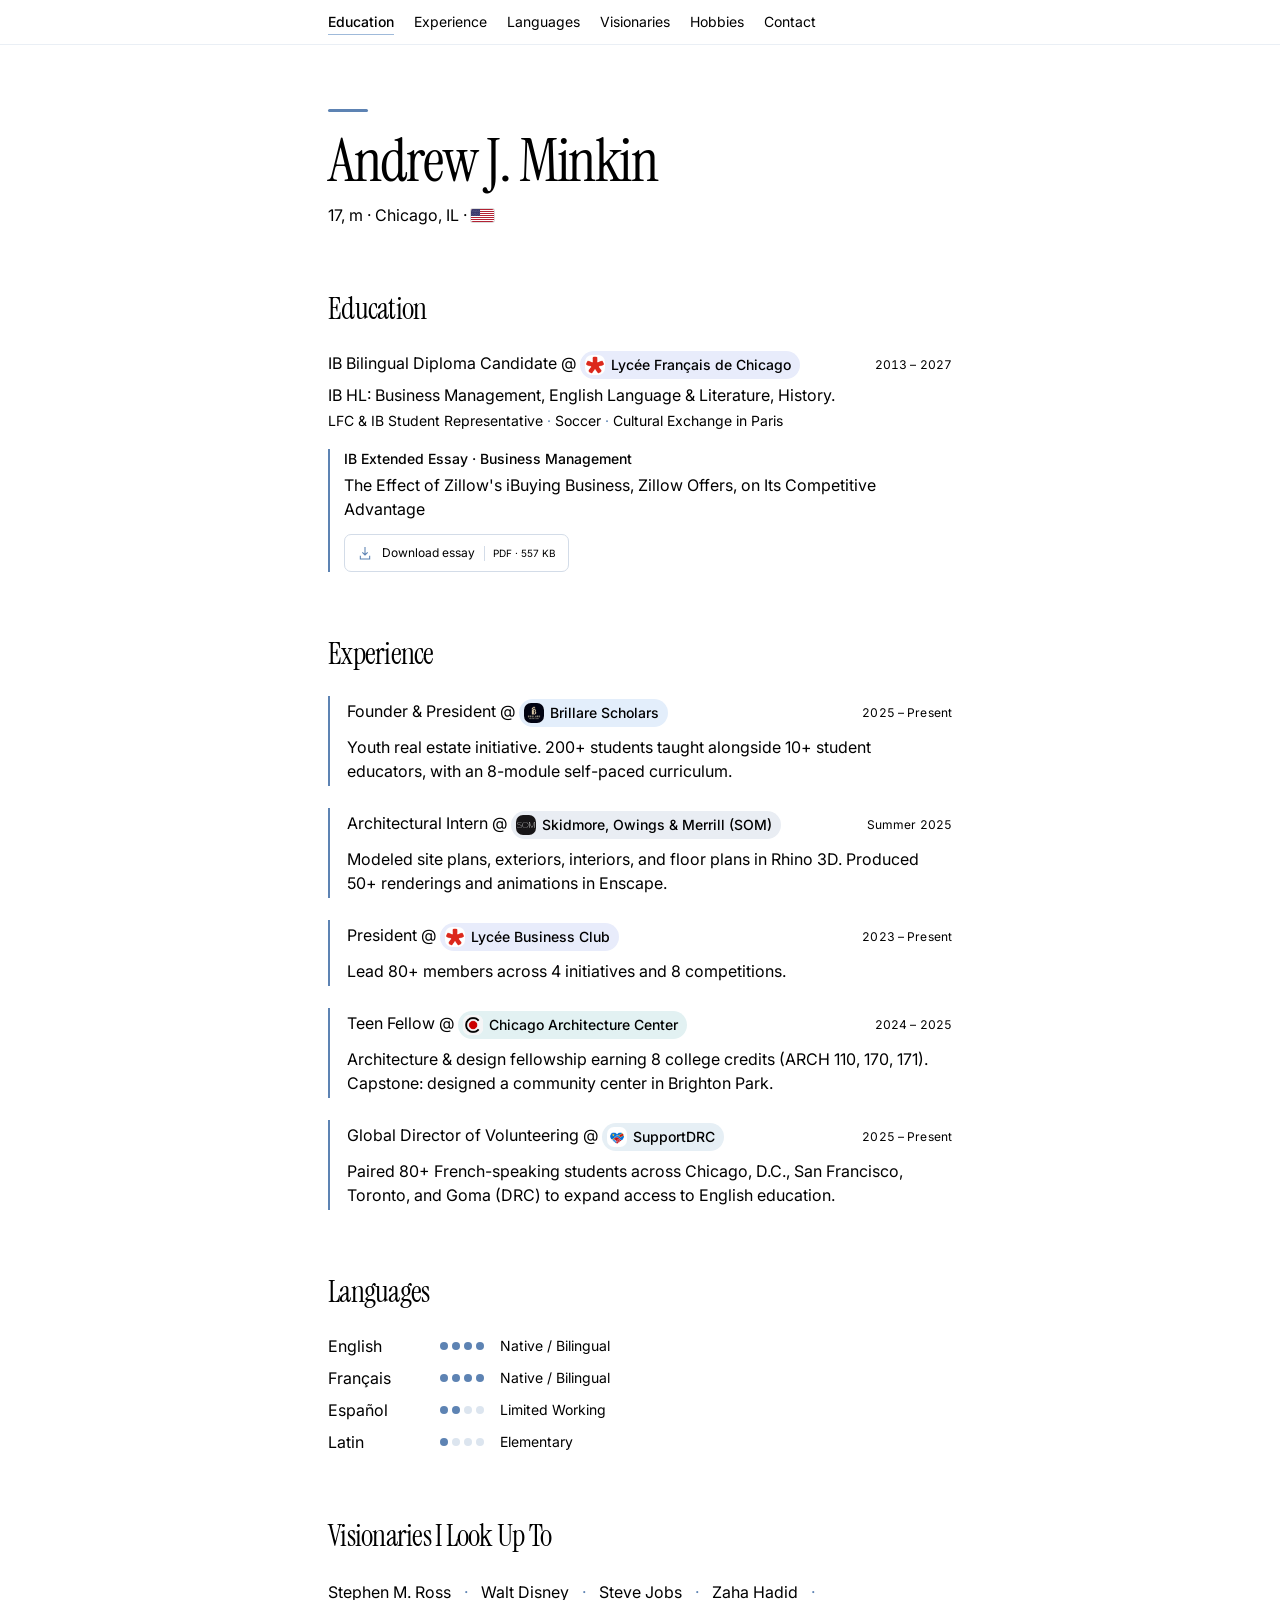
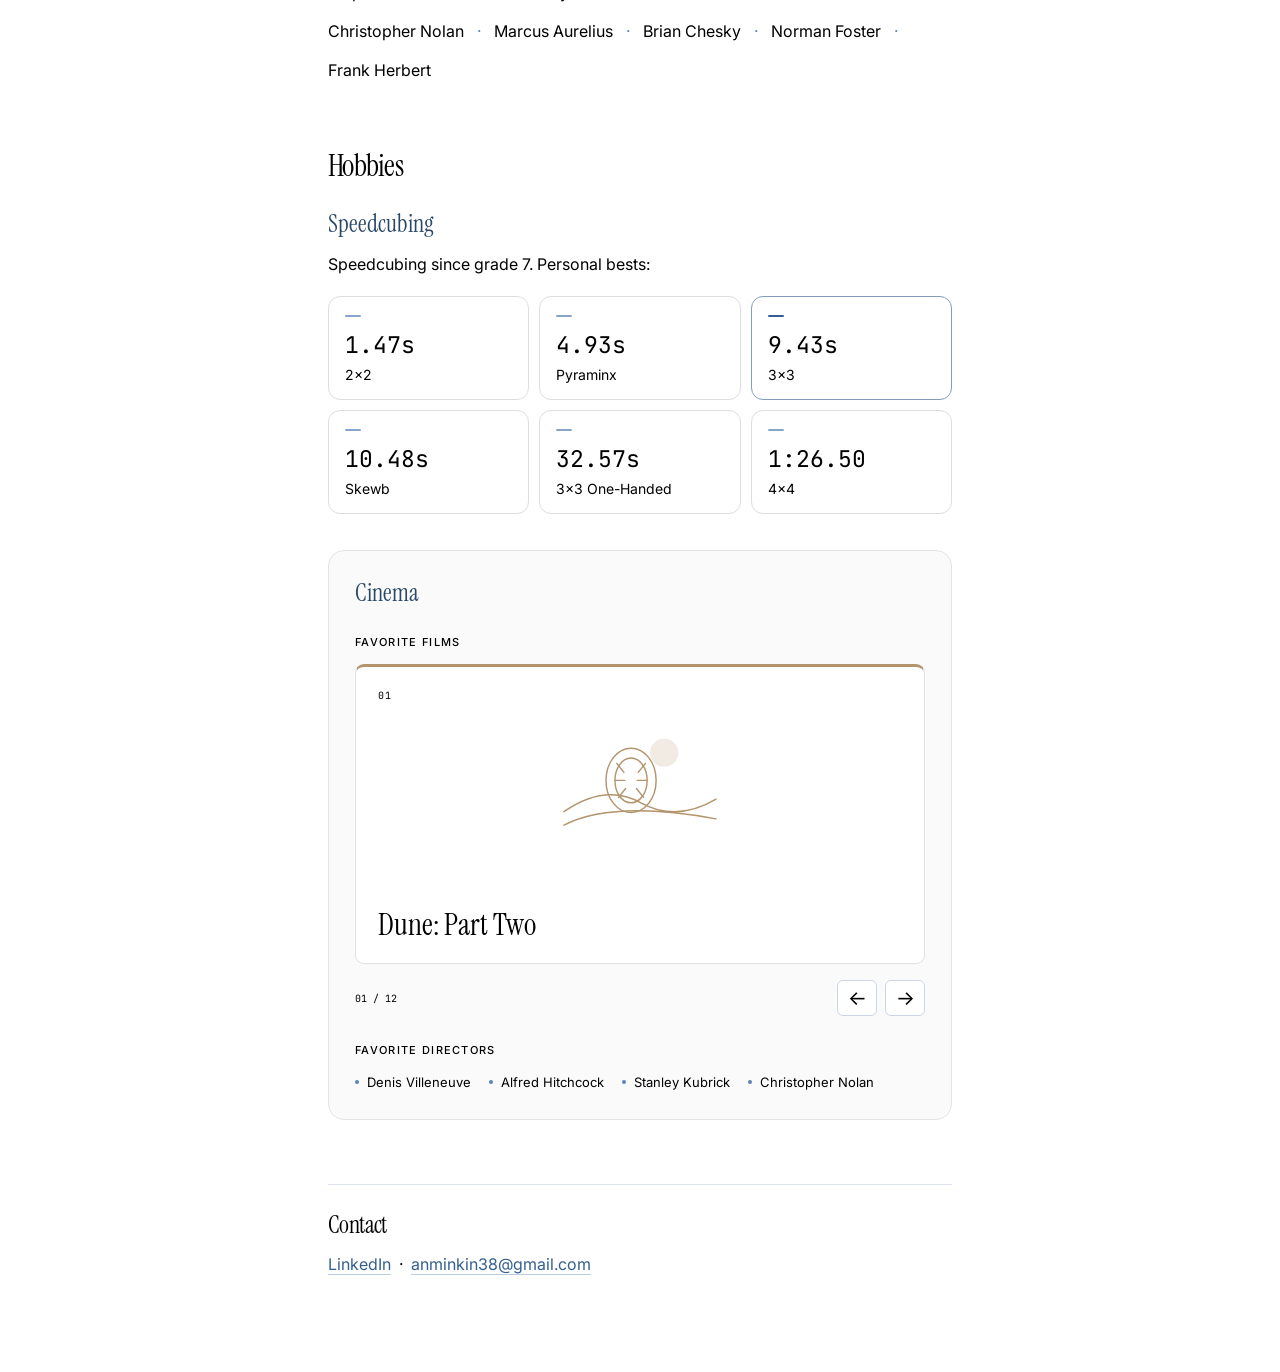
==== commit 9f0ebbb3: "Add files via upload" ====
--- a/docs/index.html
+++ b/docs/index.html
@@ -21,7 +21,46 @@
 .film-card:nth-child(3){--film-accent:#7c8b78}
 .film-card:nth-child(4){--film-accent:#b09b76}
 #hobbies{margin-bottom:64px}#contact{margin-bottom:0}
-</style></head><body><nav aria-label="Main navigation"><ul><li><a href="#education">Education</a></li><li><a href="#experience">Experience</a></li><li><a href="#languages">Languages</a></li><li><a href="#visionaries">Visionaries</a></li><li><a href="#hobbies">Hobbies</a></li><li><a href="#contact">Contact</a></li></ul></nav><main><header><h1>Andrew J. Minkin</h1><p class="muted">17, m · Chicago, IL · 🇺🇸</p></header><section id="education"><h2>Education</h2><div class="entry"><div class="row"><p>IB Bilingual Diploma Candidate <span class="muted">@</span> <span class="org org-lfc"><img src="[data-uri]" alt="" loading="lazy">Lycée Français de Chicago</span></p><span class="dates">2013 – 2027</span></div><p class="muted detail">IB Bilingual Diploma, Class of 2027. HL: Business Management, English Language &amp; Literature, History.</p><p class="muted small detail">LFC &amp; IB Student Representative · Soccer · Cultural Exchange in Paris</p></div></section><section id="experience"><h2>Experience</h2><div class="entry experience"><div class="row"><p>Founder &amp; President <span class="muted">@</span> <a class="org org-brillare" href="https://brillarescholars.com" target="_blank" rel="noreferrer"><img src="[data-uri]" alt="" loading="lazy">Brillare Scholars</a></p><span class="dates">2025 – Present</span></div><p class="muted detail">Youth real estate initiative. 200+ students taught alongside 10+ student educators, with an 8-module self-paced curriculum.</p></div><div class="entry experience"><div class="row"><p>Architectural Intern <span class="muted">@</span> <a class="org org-som" href="https://www.som.com/" target="_blank" rel="noreferrer"><img src="[data-uri]" alt="" loading="lazy">Skidmore, Owings &amp; Merrill (SOM)</a></p><span class="dates">Summer 2025</span></div><p class="muted detail">Modeled site plans, exteriors, interiors, and floor plans in Rhino 3D. Produced 50+ renderings and animations in Enscape.</p></div><div class="entry experience"><div class="row"><p>President <span class="muted">@</span> <span class="org org-lfc"><img src="[data-uri]" alt="" loading="lazy">Lycée Business Club</span></p><span class="dates">2023 – Present</span></div><p class="muted detail">Lead 80+ members across 4 initiatives and 8 competitions. Grew membership by 31%.</p></div><div class="entry experience"><div class="row"><p>Teen Fellow <span class="muted">@</span> <a class="org org-cac" href="https://www.architecture.org/events-programs/teen-fellows" target="_blank" rel="noreferrer"><img src="[data-uri]" alt="" loading="lazy">Chicago Architecture Center</a></p><span class="dates">2024 – 2025</span></div><p class="muted detail">Architecture &amp; design fellowship earning 8 college credits (ARCH 110, 170, 171). Capstone: designed a community center in Brighton Park.</p></div><div class="entry experience"><div class="row"><p>Global Director of Volunteering <span class="muted">@</span> <a class="org org-supportdrc" href="https://supportdrc.org" target="_blank" rel="noreferrer"><img src="[data-uri]" alt="" loading="lazy">SupportDRC</a></p><span class="dates">2025 – Present</span></div><p class="muted detail">Paired 80+ French-speaking students across Chicago, D.C., San Francisco, Toronto, and Goma (DRC) to expand access to English education.</p></div></section><section id="languages"><h2>Languages</h2><ul class="list"><li class="language"><span class="language-name">English</span><span class="dots" aria-hidden="true"><span class="dot filled"></span><span class="dot filled"></span><span class="dot filled"></span><span class="dot filled"></span></span><span class="small muted">Native / Bilingual</span></li><li class="language"><span class="language-name">Français</span><span class="dots" aria-hidden="true"><span class="dot filled"></span><span class="dot filled"></span><span class="dot filled"></span><span class="dot filled"></span></span><span class="small muted">Native / Bilingual</span></li><li class="language"><span class="language-name">Español</span><span class="dots" aria-hidden="true"><span class="dot filled"></span><span class="dot filled"></span><span class="dot "></span><span class="dot "></span></span><span class="small muted">Limited Working</span></li><li class="language"><span class="language-name">Latin</span><span class="dots" aria-hidden="true"><span class="dot filled"></span><span class="dot "></span><span class="dot "></span><span class="dot "></span></span><span class="small muted">Elementary</span></li></ul></section><section id="visionaries"><h2>Visionaries I Look Up To</h2><ul class="visionaries muted"><li>Stephen M. Ross</li><li>Walt Disney</li><li>Steve Jobs</li><li>Zaha Hadid</li><li>Christopher Nolan</li><li>Marcus Aurelius</li><li>Brian Chesky</li><li>Norman Foster</li><li>Frank Herbert</li></ul></section><section id="hobbies"><h2>Hobbies</h2><div class="hobby-heading"><h3 id="cubing">Speedcubing</h3></div><p class="muted cubing-intro">Speedcubing since grade 7. Personal bests:</p><div class="pbs"><div class="pb "><p class="time">1.47s</p><p class="small muted detail">2x2</p></div><div class="pb "><p class="time">4.93s</p><p class="small muted detail">Pyraminx</p></div><div class="pb pb-featured"><p class="time">9.43s</p><p class="small muted detail">3x3</p></div><div class="pb "><p class="time">10.48s</p><p class="small muted detail">Skewb</p></div><div class="pb "><p class="time">32.57s</p><p class="small muted detail">3x3 One-Handed</p></div><div class="pb "><p class="time">1:26.50</p><p class="small muted detail">4x4</p></div></div><div class="cinema"><div class="hobby-heading"><h3>Cinema</h3></div><div class="columns"><div><h4>Favorite Films</h4><ol class="film-grid"><li class="film-card"><span class="film-number" aria-hidden="true">01</span><span class="film-title">Dune: Part Two</span></li><li class="film-card"><span class="film-number" aria-hidden="true">02</span><span class="film-title">Oppenheimer</span></li><li class="film-card"><span class="film-number" aria-hidden="true">03</span><span class="film-title">Rear Window</span></li><li class="film-card"><span class="film-number" aria-hidden="true">04</span><span class="film-title">Cinema Paradiso</span></li></ol></div><div><h4>Favorite Directors</h4><ul class="director-list"><li>Denis Villeneuve</li><li>Alfred Hitchcock</li><li>Stanley Kubrick</li><li>Christopher Nolan</li></ul></div></div></div></section><section id="contact"><h2>Contact</h2><p class="contact"><a class="link" href="https://www.linkedin.com/in/andrew-minkin/" target="_blank" rel="noreferrer">LinkedIn</a><span class="muted">·</span><a class="link" href="mailto:anminkin38@gmail.com">anminkin38@gmail.com</a></p></section></main><script>const links = [...document.querySelectorAll('nav a')]
+.extended-essay{margin-top:18px;padding-left:14px;border-left:2px solid #6488b4}.extended-essay strong{font-weight:500}.film-card:nth-child(5){--film-accent:#718499}.film-card:nth-child(6){--film-accent:#89745f}
+:root{--accent:#5d83b3}
+header:before,.filled,.director-list li:before{background:var(--accent)}
+.experience,.extended-essay{border-left-color:var(--accent)}
+.visionaries li:not(:last-child):after,body .activity-dot{color:var(--accent)}
+.us-flag{display:inline-block;vertical-align:-1px;border-radius:2px;box-shadow:0 0 0 1px #ddd;object-fit:cover}
+.essay-download{display:inline-flex;align-items:center;flex-wrap:wrap;gap:9px;margin-top:13px;padding:9px 12px;border:1px solid #d3dce8;border-radius:7px;background:#fff;font-size:12px;transition:border-color .2s}
+.essay-download svg{color:var(--accent)}.essay-download:hover{border-color:var(--accent)}
+.download-meta{font-size:10px;padding-left:8px;border-left:1px solid #d3dce8}
+.film-carousel.enhanced .film-grid{display:block}
+.film-carousel.enhanced .film-card{min-height:190px;padding:24px;gap:36px;border-radius:9px}
+.film-carousel.enhanced .film-title{font-size:36px;max-width:95%;line-height:1.12}
+.film-card[hidden],.film-controls[hidden]{display:none}
+.film-controls{display:flex;align-items:center;justify-content:space-between;margin-top:12px}
+.film-counter{font:11px 'JetBrains Mono',monospace}
+.film-arrows{display:flex;gap:8px}
+.film-arrows button{display:grid;place-items:center;width:40px;height:36px;border:1px solid #ccd6e3;border-radius:6px;background:#fff;color:#000;font:20px Inter,sans-serif;cursor:pointer}
+.film-arrows button:hover{border-color:var(--accent);box-shadow:inset 0 -2px var(--accent)}
+button:focus-visible{outline:2px solid var(--accent);outline-offset:3px}
+@media(max-width:420px){.film-carousel.enhanced .film-title{font-size:30px}.film-carousel.enhanced .film-card{padding:20px;min-height:180px}}
+
+/* A small moving film gallery, with custom line-art emblems. */
+.film-carousel{overflow:hidden}
+.film-carousel.enhanced .film-grid{display:flex;gap:12px;transition:transform .65s cubic-bezier(.22,.8,.25,1);will-change:transform}
+.film-carousel.enhanced .film-card{flex:0 0 86%;min-width:0;min-height:300px;position:relative;padding:22px;gap:14px;justify-content:space-between;background:#fff}
+.film-emblem{display:block;width:170px;height:140px;align-self:center;color:var(--film-accent)}
+.film-carousel.enhanced .film-title{font-size:30px;min-height:68px;display:flex;align-items:flex-end}
+.film-controls{gap:10px;position:relative;background:#fafafa;padding-top:4px}
+.film-counter{font-size:10px;line-height:1.5}
+.film-arrows{flex-shrink:0}
+.film-arrows #film-play{font-size:11px;width:53px}
+.film-carousel.enhanced .film-grid.resetting{transition:none}
+@media(max-width:420px){.film-carousel.enhanced .film-card{flex-basis:90%;min-height:280px;padding:18px}.film-carousel.enhanced .film-title{font-size:27px}.film-emblem{width:150px;height:123px}.film-arrows{gap:5px}.film-arrows button{width:32px}.film-counter{max-width:46%}}
+@media(prefers-reduced-motion:reduce){.film-carousel.enhanced .film-grid{transition:none}}
+
+/* One film at a time, controlled only by the navigation buttons. */
+.film-carousel.enhanced .film-grid{display:block;transform:none;transition:none;will-change:auto}
+.film-carousel.enhanced .film-card{width:100%;min-height:300px}
+.film-card[hidden]{display:none}
+</style></head><body><nav aria-label="Main navigation"><ul><li><a href="#education">Education</a></li><li><a href="#experience">Experience</a></li><li><a href="#languages">Languages</a></li><li><a href="#visionaries">Visionaries</a></li><li><a href="#hobbies">Hobbies</a></li><li><a href="#contact">Contact</a></li></ul></nav><main><header><h1>Andrew J. Minkin</h1><p class="muted">17, m · Chicago, IL · <img class="us-flag" width="23" height="13" alt="United States" src="[data-uri]"></p></header><section id="education"><h2>Education</h2><div class="entry"><div class="row"><p>IB Bilingual Diploma Candidate <span class="muted">@</span> <span class="org org-lfc"><img src="[data-uri]" alt="" loading="lazy">Lycée Français de Chicago</span></p><span class="dates">2013 – 2027</span></div><p class="muted detail">IB HL: Business Management, English Language &amp; Literature, History.</p><p class="muted small detail">LFC &amp; IB Student Representative <span class="activity-dot">·</span> Soccer <span class="activity-dot">·</span> Cultural Exchange in Paris</p><div class="extended-essay"><p class="small"><strong>IB Extended Essay · Business Management</strong></p><p class="detail">The Effect of Zillow's iBuying Business, Zillow Offers, on Its Competitive Advantage</p><a class="essay-download" download="Andrew-Minkin-IB-Extended-Essay.pdf" href="[data-uri]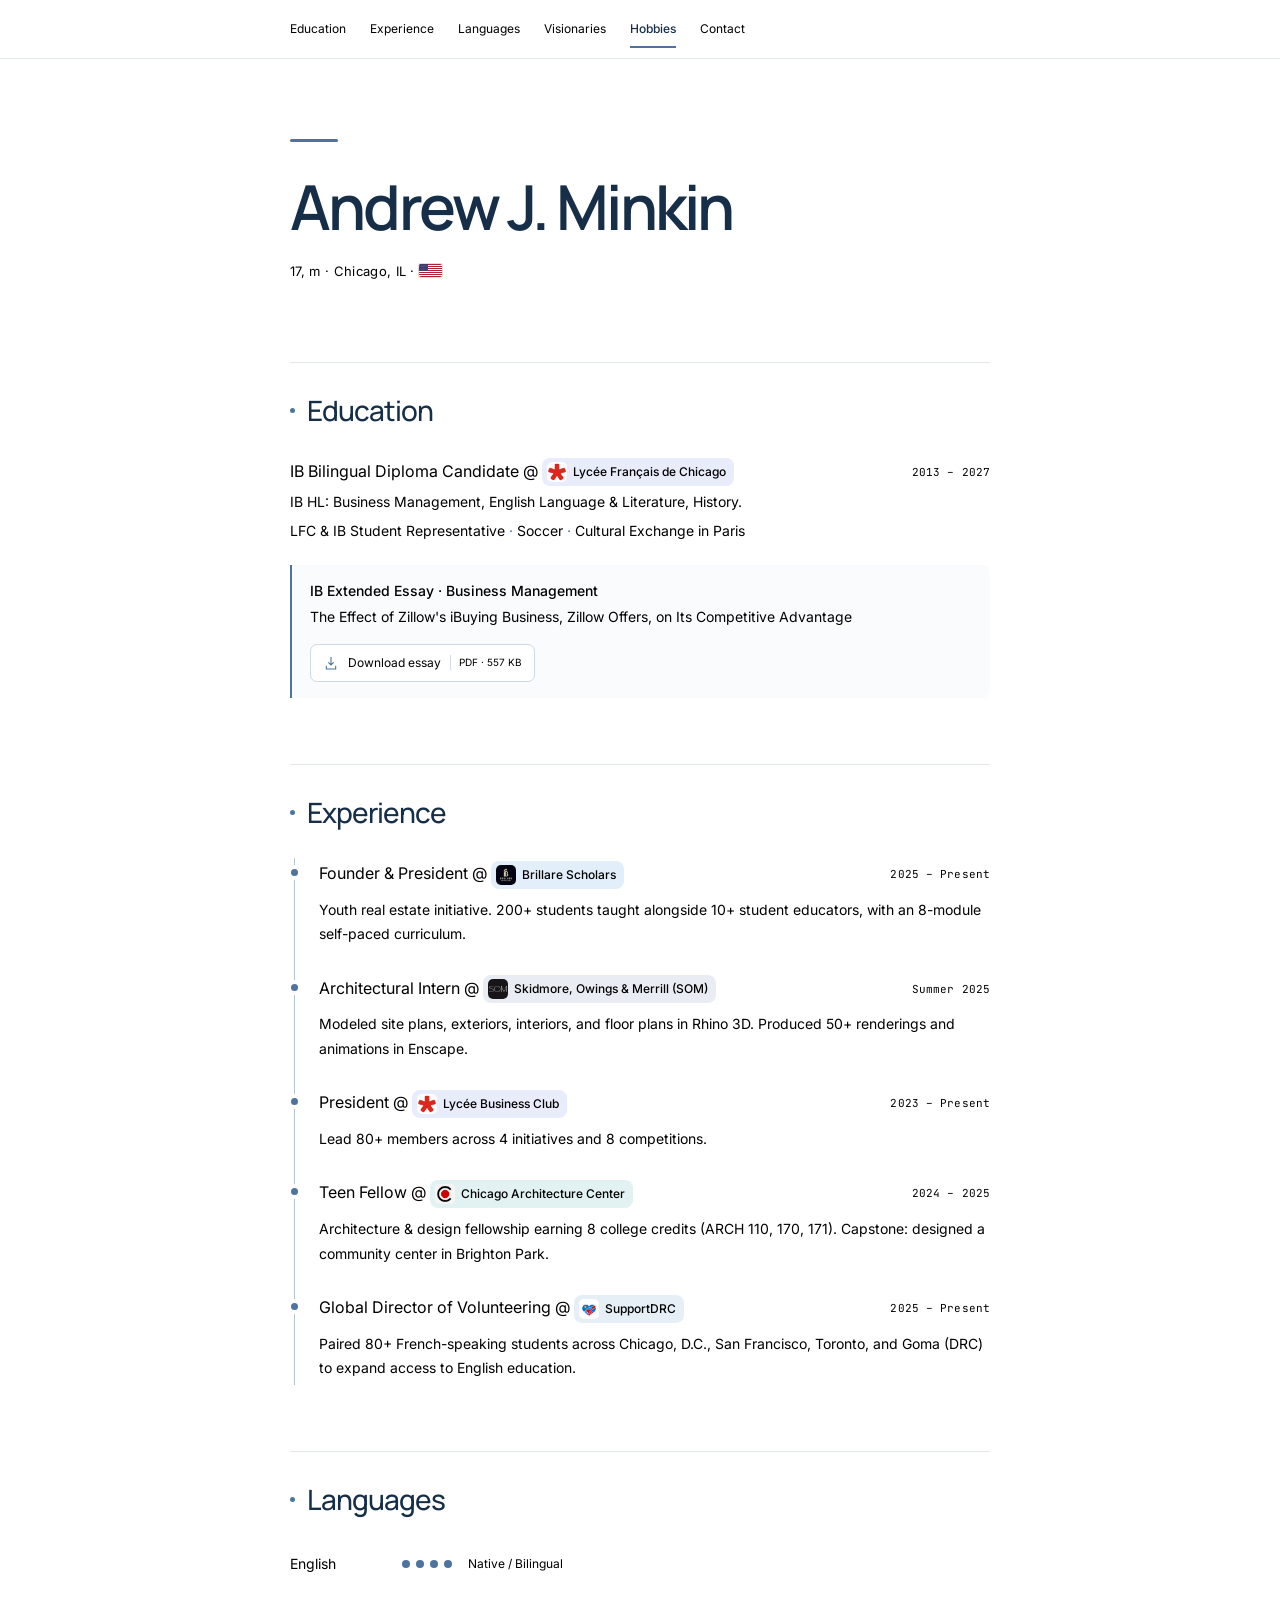
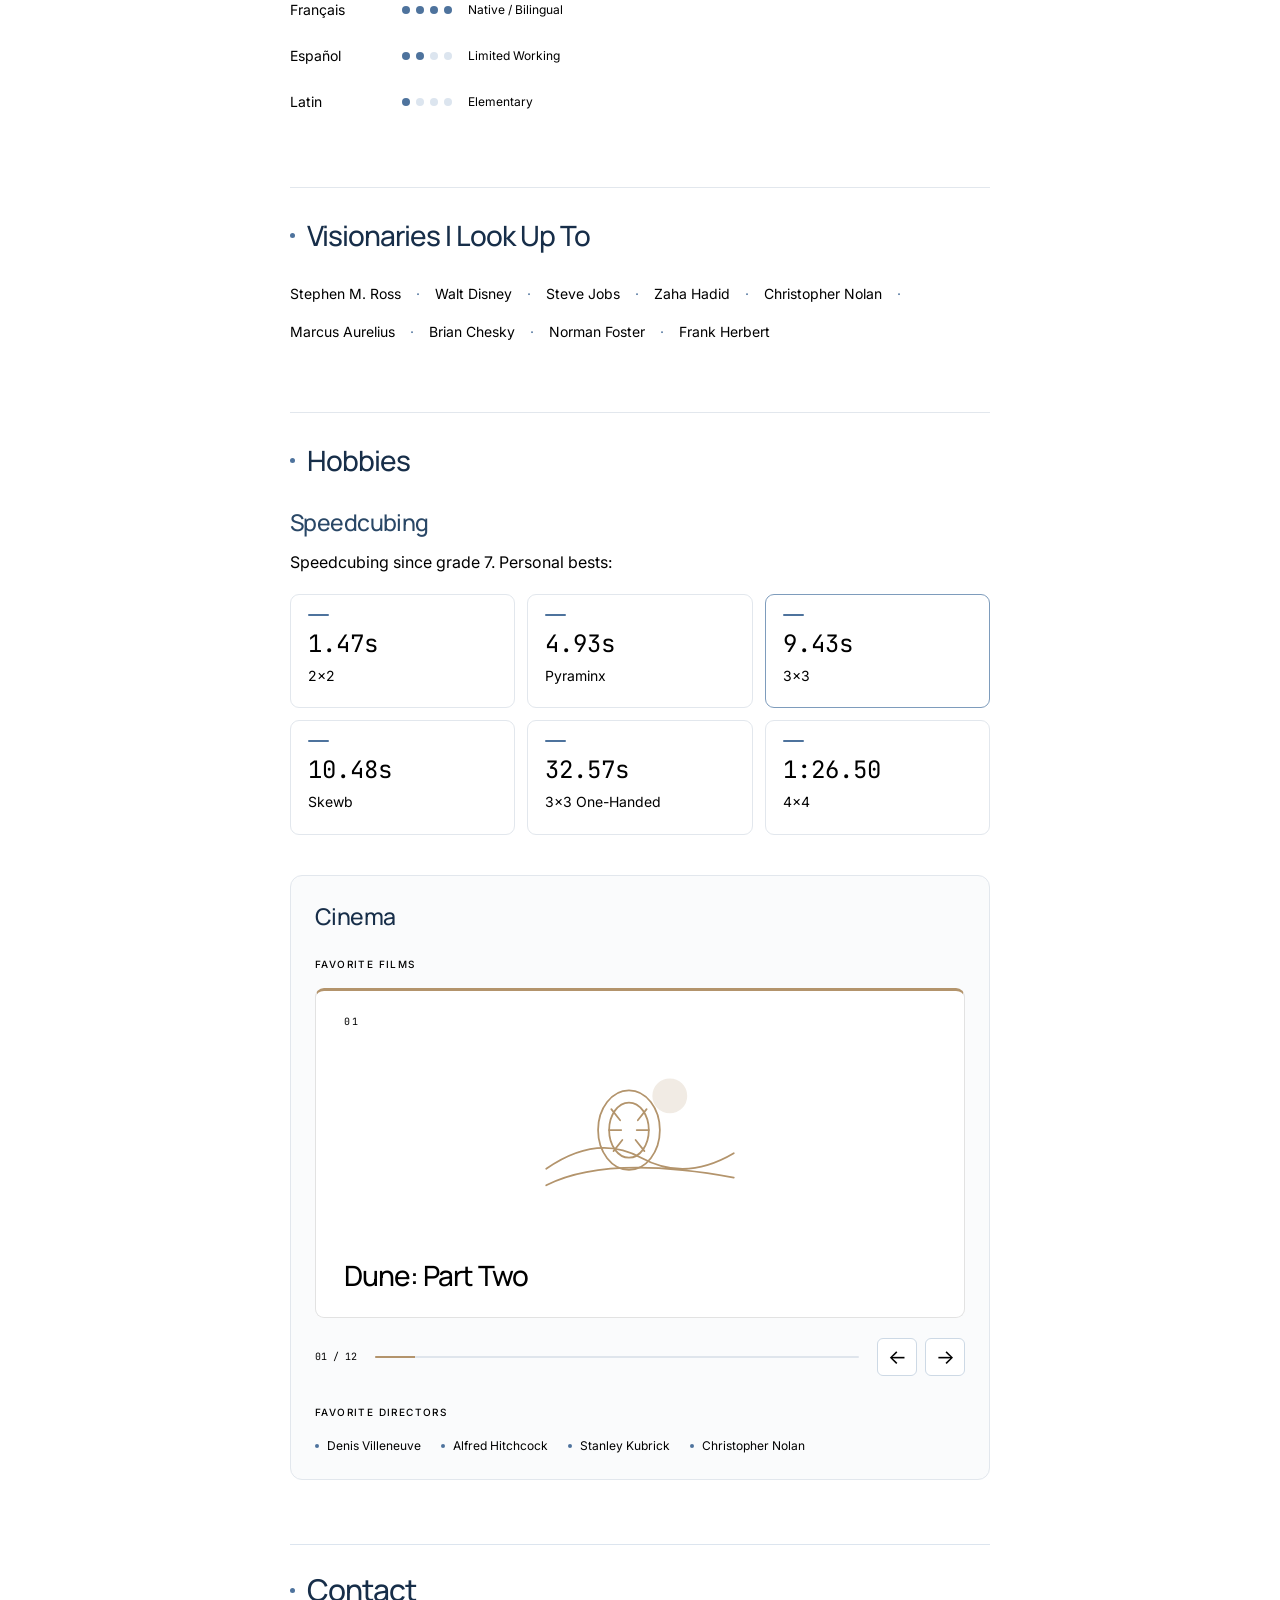
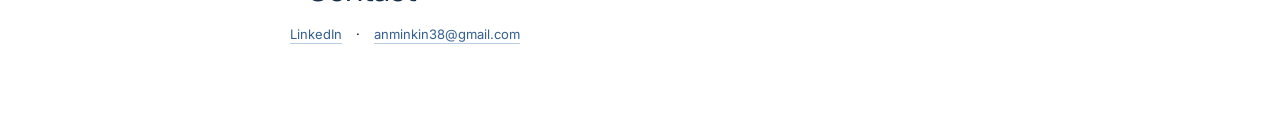
==== commit 0793eb8e: "Add files via upload" ====
--- a/docs/index.html
+++ b/docs/index.html
@@ -1,11 +1,11 @@
 <!doctype html>
-<html lang="en"><head><meta charset="utf-8"><meta name="viewport" content="width=device-width, initial-scale=1"><title>Andrew J. Minkin</title><meta name="description" content="Andrew J. Minkin — student, founder of Brillare Scholars, former architectural intern at SOM. Chicago, IL."><meta property="og:title" content="Andrew J. Minkin"><meta property="og:description" content="Andrew J. Minkin — student, founder of Brillare Scholars, former architectural intern at SOM. Chicago, IL."><meta property="og:type" content="website"><link rel="icon" type="image/svg+xml" href="[data-uri]"><link rel="preconnect" href="https://fonts.googleapis.com"><link rel="preconnect" href="https://fonts.gstatic.com" crossorigin><link href="https://fonts.googleapis.com/css2?family=Instrument+Serif&family=Inter:wght@400;500&family=JetBrains+Mono&display=swap" rel="stylesheet"><style>:root{--background:oklch(1 0 0);--foreground:oklch(.141 .005 285.823);--muted:oklch(.552 .016 285.938);--border:oklch(.92 .004 286.32);--soft:oklch(.967 .001 286.375)}
-*{box-sizing:border-box}html{scroll-behavior:smooth}body{margin:0;background:var(--background);color:var(--foreground);font:16px/1.5 Inter,-apple-system,BlinkMacSystemFont,'Segoe UI',sans-serif;-webkit-font-smoothing:antialiased}h1,h2,h3,h4,p,ul{margin:0}ul{padding:0;list-style:none}a{color:inherit;text-decoration:none}h1,h2,h3{font-family:'Instrument Serif',Georgia,serif;font-weight:400}h1{font-size:48px;line-height:1;letter-spacing:-.025em}h2{font-size:30px;line-height:36px;letter-spacing:-.025em;margin-bottom:24px}h3{font-size:24px;line-height:32px;margin-bottom:12px;scroll-margin-top:80px}h4{font-size:14px;line-height:20px;font-weight:500;margin-bottom:12px}nav{position:sticky;top:0;z-index:10;border-bottom:1px solid color-mix(in oklab,var(--border) 60%,transparent);background:color-mix(in oklab,var(--background) 85%,transparent);backdrop-filter:blur(8px)}nav ul{max-width:672px;margin:auto;display:flex;gap:20px;overflow-x:auto;padding:12px 24px;font-size:14px;line-height:20px}nav a{white-space:nowrap;color:var(--muted);transition:color .15s}nav a:hover,nav a[aria-current]{color:var(--foreground)}nav a[aria-current]{font-weight:500}main{max-width:672px;margin:auto;padding:64px 24px 96px}header{margin-bottom:64px}header p{margin-top:12px}section{margin-bottom:64px;scroll-margin-top:80px}.muted{color:var(--muted)}.small,.dates{font-size:14px;line-height:20px}.row{display:flex;align-items:baseline;justify-content:space-between;gap:16px}.dates{flex-shrink:0;white-space:nowrap;color:var(--muted);font-variant-numeric:tabular-nums}.detail{margin-top:4px}.org{display:inline-flex;align-items:center;gap:6px;border:1px solid var(--border);border-radius:999px;background:var(--soft);padding:2px 8px;vertical-align:middle;font-size:14px;line-height:20px;font-weight:500}.org img{width:16px;height:16px;object-fit:contain;border-radius:2px}a.org:hover{background:var(--border)}.experience{padding:8px 0}.experience+.experience{margin-top:8px}.list{display:grid;gap:8px}.language{display:flex;align-items:center;gap:16px}.language-name{width:96px;flex-shrink:0}.dots{display:flex;gap:4px}.dot{width:8px;height:8px;border-radius:50%;background:var(--border)}.filled{background:var(--foreground)}.cubing-intro{margin-bottom:20px}.pbs{display:grid;grid-template-columns:repeat(2,minmax(0,1fr));gap:12px}.pb{padding:12px 16px;border:1px solid var(--border);border-radius:8px}.time{font:24px/32px 'JetBrains Mono',monospace;font-variant-numeric:tabular-nums}.cinema{margin-top:40px}.cinema h3{margin-bottom:16px}.columns{display:grid;gap:24px}.columns ul{color:var(--muted)}.visionaries{display:grid;gap:12px 24px}.contact{display:flex;flex-wrap:wrap;gap:0 8px}.link{text-decoration:underline;text-underline-offset:4px;text-decoration-color:var(--border)}.link:hover{text-decoration-color:currentColor}a:focus-visible{outline:2px solid var(--foreground);outline-offset:4px}
+<html lang="en"><head><meta charset="utf-8"><meta name="viewport" content="width=device-width, initial-scale=1"><title>Andrew J. Minkin</title><meta name="description" content="Andrew J. Minkin — student, founder of Brillare Scholars, former architectural intern at SOM. Chicago, IL."><meta property="og:title" content="Andrew J. Minkin"><meta property="og:description" content="Andrew J. Minkin — student, founder of Brillare Scholars, former architectural intern at SOM. Chicago, IL."><meta property="og:type" content="website"><link rel="icon" type="image/svg+xml" href="[data-uri]"><link rel="preconnect" href="https://fonts.googleapis.com"><link rel="preconnect" href="https://fonts.gstatic.com" crossorigin><link href="https://fonts.googleapis.com/css2?family=Manrope:wght@500;600&family=Inter:wght@400;500&family=JetBrains+Mono&display=swap" rel="stylesheet"><style>:root{--background:oklch(1 0 0);--foreground:oklch(.141 .005 285.823);--muted:oklch(.552 .016 285.938);--border:oklch(.92 .004 286.32);--soft:oklch(.967 .001 286.375)}
+*{box-sizing:border-box}html{scroll-behavior:smooth}body{margin:0;background:var(--background);color:var(--foreground);font:16px/1.5 Inter,-apple-system,BlinkMacSystemFont,'Segoe UI',sans-serif;-webkit-font-smoothing:antialiased}h1,h2,h3,h4,p,ul{margin:0}ul{padding:0;list-style:none}a{color:inherit;text-decoration:none}h1,h2,h3{font-family:'Manrope',Inter,sans-serif;font-weight:400}h1{font-size:48px;line-height:1;letter-spacing:-.025em}h2{font-size:30px;line-height:36px;letter-spacing:-.025em;margin-bottom:24px}h3{font-size:24px;line-height:32px;margin-bottom:12px;scroll-margin-top:80px}h4{font-size:14px;line-height:20px;font-weight:500;margin-bottom:12px}nav{position:sticky;top:0;z-index:10;border-bottom:1px solid color-mix(in oklab,var(--border) 60%,transparent);background:color-mix(in oklab,var(--background) 85%,transparent);backdrop-filter:blur(8px)}nav ul{max-width:672px;margin:auto;display:flex;gap:20px;overflow-x:auto;padding:12px 24px;font-size:14px;line-height:20px}nav a{white-space:nowrap;color:var(--muted);transition:color .15s}nav a:hover,nav a[aria-current]{color:var(--foreground)}nav a[aria-current]{font-weight:500}main{max-width:672px;margin:auto;padding:64px 24px 96px}header{margin-bottom:64px}header p{margin-top:12px}section{margin-bottom:64px;scroll-margin-top:80px}.muted{color:var(--muted)}.small,.dates{font-size:14px;line-height:20px}.row{display:flex;align-items:baseline;justify-content:space-between;gap:16px}.dates{flex-shrink:0;white-space:nowrap;color:var(--muted);font-variant-numeric:tabular-nums}.detail{margin-top:4px}.org{display:inline-flex;align-items:center;gap:6px;border:1px solid var(--border);border-radius:999px;background:var(--soft);padding:2px 8px;vertical-align:middle;font-size:14px;line-height:20px;font-weight:500}.org img{width:16px;height:16px;object-fit:contain;border-radius:2px}a.org:hover{background:var(--border)}.experience{padding:8px 0}.experience+.experience{margin-top:8px}.list{display:grid;gap:8px}.language{display:flex;align-items:center;gap:16px}.language-name{width:96px;flex-shrink:0}.dots{display:flex;gap:4px}.dot{width:8px;height:8px;border-radius:50%;background:var(--border)}.filled{background:var(--foreground)}.cubing-intro{margin-bottom:20px}.pbs{display:grid;grid-template-columns:repeat(2,minmax(0,1fr));gap:12px}.pb{padding:12px 16px;border:1px solid var(--border);border-radius:8px}.time{font:24px/32px 'JetBrains Mono',monospace;font-variant-numeric:tabular-nums}.cinema{margin-top:40px}.cinema h3{margin-bottom:16px}.columns{display:grid;gap:24px}.columns ul{color:var(--muted)}.visionaries{display:grid;gap:12px 24px}.contact{display:flex;flex-wrap:wrap;gap:0 8px}.link{text-decoration:underline;text-underline-offset:4px;text-decoration-color:var(--border)}.link:hover{text-decoration-color:currentColor}a:focus-visible{outline:2px solid var(--foreground);outline-offset:4px}
 @media(min-width:640px){.pbs{grid-template-columns:repeat(3,minmax(0,1fr))}.columns,.visionaries{grid-template-columns:repeat(2,minmax(0,1fr))}}@media(min-width:768px){h1{font-size:60px}}@media(max-width:420px){.row{flex-wrap:wrap;gap:4px}.language{gap:10px}.language-name{width:80px}}@media(prefers-reduced-motion:reduce){html{scroll-behavior:auto}*{transition:none!important}}
 
 /* Quiet blue accents, soft organization highlights, and personal details. */
 :root{--background:#fcfdff;--foreground:#202b3a;--muted:#5e6b7e;--border:#dce5ef;--soft:#edf3fa;--blue:#335f91;--blue-light:#e8f1fc}
-header{position:relative;padding-top:22px}header:before{content:'';position:absolute;top:0;left:0;width:40px;height:3px;border-radius:4px;background:#5d83b3}h1{color:#233c59}h2{color:#294766}nav a:hover,nav a[aria-current]{color:var(--blue)}nav a[aria-current]{text-decoration:underline;text-underline-offset:7px;text-decoration-color:#9fbada}.org{padding:3px 9px 3px 5px;border:0;color:#304b6c;line-height:22px;max-width:100%;background:#e6effa}.org img{width:20px;height:20px;flex-shrink:0;border-radius:7px;object-fit:contain;background:#fff}.org-brillare{background:#e3eefb}.org-som{background:#e9edf3;color:#45566f}.org-lfc{background:#e8ecfb;color:#485c85}.org-cac{background:#e2f1f2;color:#365d66}.org-supportdrc{background:#e6eff5;color:#3c617b}a.org:hover{background:#d5e4f4}.experience{border-left:2px solid #dce7f3;padding:3px 0 3px 17px}.experience+.experience{margin-top:22px}.experience .detail{margin-top:8px}.dates{font-size:12px;letter-spacing:.01em}.filled{background:#6488b4}.visionaries{display:flex;flex-wrap:wrap;gap:10px 0;line-height:1.8}.visionaries li{display:inline-flex;align-items:center}.visionaries li:not(:last-child):after{content:'·';margin:0 13px;color:#91a7bf}#contact{border-top:1px solid var(--border);padding-top:25px}#contact h2{font-size:24px;line-height:30px;margin-bottom:12px}.link{color:var(--blue);text-decoration-color:#b9cce2}.hobby-heading{display:flex;align-items:center;gap:12px;margin-bottom:12px}.hobby-heading h3,.cinema .hobby-heading h3{margin:0;color:#294766}.cube-mark{display:grid;grid-template-columns:repeat(3,5px);gap:2px;transform:rotate(-8deg);padding:4px}.cube-mark i{width:5px;height:5px;border-radius:1px;background:#7296c4}.cube-mark i:nth-child(3n){background:#c0d4ec}.cube-mark i:nth-child(4){background:#a2bbdb}.pbs{gap:10px}.pb{position:relative;border-color:#e0e9f3;background:#f3f7fc;border-radius:12px;padding:18px 16px 14px;transition:border-color .18s,background .18s}.pb:before{content:'';display:block;width:16px;height:2px;background:#b2c9e5;border-radius:2px;margin-bottom:12px}.time{color:#355e8c;font-size:23px}.pb-featured{background:#e7f0fc;border-color:#b7cde9}.pb-featured:before{background:#517eb6}.pb:hover{border-color:#a9c2df;background:#edf4fd}.cinema{margin-top:36px;padding:26px;border:1px solid #dce6f2;border-radius:16px;background:linear-gradient(135deg,#f0f5fc,#fafcff)}.cinema-mark{width:23px;height:18px;border:1.5px solid #6c8db4;border-radius:3px;position:relative}.cinema-mark:before{content:'';position:absolute;left:-1.5px;right:-1.5px;top:-5px;height:6px;border:1.5px solid #6c8db4;border-radius:2px;background:repeating-linear-gradient(125deg,#8aa6c9 0 4px,#eef4fc 4px 8px);transform:rotate(-9deg);transform-origin:left bottom}.cinema .columns{grid-template-columns:1fr;gap:24px;margin-top:23px}.cinema h4{font-size:11px;text-transform:uppercase;letter-spacing:.12em;color:#5e7490;font-weight:500}.film-grid{margin:0;padding:0;list-style:none;display:grid;grid-template-columns:repeat(2,minmax(0,1fr));gap:10px}.film-card{position:relative;display:flex;flex-direction:column;justify-content:space-between;gap:22px;min-height:112px;padding:15px 17px;border:1px solid #d7e3f1;border-radius:9px;background:#fff;overflow:hidden}.film-card:nth-child(2){background:#edf2fa}.film-card:nth-child(3){background:#eaf1f6}.film-card:nth-child(4){background:#f1f4fb}.film-number{font:10px/1.4 'JetBrains Mono',monospace;color:#6d87a8;letter-spacing:.12em}.film-title{font:24px/1.1 'Instrument Serif',Georgia,serif;color:#2c4664}.director-list{display:flex;flex-wrap:wrap;gap:8px 18px;font-size:13px;color:#526680;line-height:1.6}.director-list li{padding-left:12px;position:relative}.director-list li:before{content:'';position:absolute;left:0;top:8px;width:4px;height:4px;border-radius:50%;background:#90acd0}#hobbies{margin-bottom:0}
+header{position:relative;padding-top:22px}header:before{content:'';position:absolute;top:0;left:0;width:40px;height:3px;border-radius:4px;background:#5d83b3}h1{color:#233c59}h2{color:#294766}nav a:hover,nav a[aria-current]{color:var(--blue)}nav a[aria-current]{text-decoration:underline;text-underline-offset:7px;text-decoration-color:#9fbada}.org{padding:3px 9px 3px 5px;border:0;color:#304b6c;line-height:22px;max-width:100%;background:#e6effa}.org img{width:20px;height:20px;flex-shrink:0;border-radius:7px;object-fit:contain;background:#fff}.org-brillare{background:#e3eefb}.org-som{background:#e9edf3;color:#45566f}.org-lfc{background:#e8ecfb;color:#485c85}.org-cac{background:#e2f1f2;color:#365d66}.org-supportdrc{background:#e6eff5;color:#3c617b}a.org:hover{background:#d5e4f4}.experience{border-left:2px solid #dce7f3;padding:3px 0 3px 17px}.experience+.experience{margin-top:22px}.experience .detail{margin-top:8px}.dates{font-size:12px;letter-spacing:.01em}.filled{background:#6488b4}.visionaries{display:flex;flex-wrap:wrap;gap:10px 0;line-height:1.8}.visionaries li{display:inline-flex;align-items:center}.visionaries li:not(:last-child):after{content:'·';margin:0 13px;color:#91a7bf}#contact{border-top:1px solid var(--border);padding-top:25px}#contact h2{font-size:24px;line-height:30px;margin-bottom:12px}.link{color:var(--blue);text-decoration-color:#b9cce2}.hobby-heading{display:flex;align-items:center;gap:12px;margin-bottom:12px}.hobby-heading h3,.cinema .hobby-heading h3{margin:0;color:#294766}.cube-mark{display:grid;grid-template-columns:repeat(3,5px);gap:2px;transform:rotate(-8deg);padding:4px}.cube-mark i{width:5px;height:5px;border-radius:1px;background:#7296c4}.cube-mark i:nth-child(3n){background:#c0d4ec}.cube-mark i:nth-child(4){background:#a2bbdb}.pbs{gap:10px}.pb{position:relative;border-color:#e0e9f3;background:#f3f7fc;border-radius:12px;padding:18px 16px 14px;transition:border-color .18s,background .18s}.pb:before{content:'';display:block;width:16px;height:2px;background:#b2c9e5;border-radius:2px;margin-bottom:12px}.time{color:#355e8c;font-size:23px}.pb-featured{background:#e7f0fc;border-color:#b7cde9}.pb-featured:before{background:#517eb6}.pb:hover{border-color:#a9c2df;background:#edf4fd}.cinema{margin-top:36px;padding:26px;border:1px solid #dce6f2;border-radius:16px;background:linear-gradient(135deg,#f0f5fc,#fafcff)}.cinema-mark{width:23px;height:18px;border:1.5px solid #6c8db4;border-radius:3px;position:relative}.cinema-mark:before{content:'';position:absolute;left:-1.5px;right:-1.5px;top:-5px;height:6px;border:1.5px solid #6c8db4;border-radius:2px;background:repeating-linear-gradient(125deg,#8aa6c9 0 4px,#eef4fc 4px 8px);transform:rotate(-9deg);transform-origin:left bottom}.cinema .columns{grid-template-columns:1fr;gap:24px;margin-top:23px}.cinema h4{font-size:11px;text-transform:uppercase;letter-spacing:.12em;color:#5e7490;font-weight:500}.film-grid{margin:0;padding:0;list-style:none;display:grid;grid-template-columns:repeat(2,minmax(0,1fr));gap:10px}.film-card{position:relative;display:flex;flex-direction:column;justify-content:space-between;gap:22px;min-height:112px;padding:15px 17px;border:1px solid #d7e3f1;border-radius:9px;background:#fff;overflow:hidden}.film-card:nth-child(2){background:#edf2fa}.film-card:nth-child(3){background:#eaf1f6}.film-card:nth-child(4){background:#f1f4fb}.film-number{font:10px/1.4 'JetBrains Mono',monospace;color:#6d87a8;letter-spacing:.12em}.film-title{font:24px/1.1 'Manrope',Inter,sans-serif;color:#2c4664}.director-list{display:flex;flex-wrap:wrap;gap:8px 18px;font-size:13px;color:#526680;line-height:1.6}.director-list li{padding-left:12px;position:relative}.director-list li:before{content:'';position:absolute;left:0;top:8px;width:4px;height:4px;border-radius:50%;background:#90acd0}#hobbies{margin-bottom:0}
 @media(max-width:540px){.row{flex-wrap:wrap;gap:6px}.row>p{min-width:0}.dates{display:block}.cinema{padding:19px}.film-card{padding:13px;min-height:110px}.film-title{font-size:22px}.experience{padding-left:13px}.org{font-size:13px}.visionaries{font-size:15px}.pb{padding:15px 13px}.time{font-size:21px}}
 @media(prefers-reduced-motion:reduce){.pb{transition:none}}
 
@@ -60,7 +60,91 @@
 .film-carousel.enhanced .film-grid{display:block;transform:none;transition:none;will-change:auto}
 .film-carousel.enhanced .film-card{width:100%;min-height:300px}
 .film-card[hidden]{display:none}
-</style></head><body><nav aria-label="Main navigation"><ul><li><a href="#education">Education</a></li><li><a href="#experience">Experience</a></li><li><a href="#languages">Languages</a></li><li><a href="#visionaries">Visionaries</a></li><li><a href="#hobbies">Hobbies</a></li><li><a href="#contact">Contact</a></li></ul></nav><main><header><h1>Andrew J. Minkin</h1><p class="muted">17, m · Chicago, IL · <img class="us-flag" width="23" height="13" alt="United States" src="[data-uri]"></p></header><section id="education"><h2>Education</h2><div class="entry"><div class="row"><p>IB Bilingual Diploma Candidate <span class="muted">@</span> <span class="org org-lfc"><img src="[data-uri]" alt="" loading="lazy">Lycée Français de Chicago</span></p><span class="dates">2013 – 2027</span></div><p class="muted detail">IB HL: Business Management, English Language &amp; Literature, History.</p><p class="muted small detail">LFC &amp; IB Student Representative <span class="activity-dot">·</span> Soccer <span class="activity-dot">·</span> Cultural Exchange in Paris</p><div class="extended-essay"><p class="small"><strong>IB Extended Essay · Business Management</strong></p><p class="detail">The Effect of Zillow's iBuying Business, Zillow Offers, on Its Competitive Advantage</p><a class="essay-download" download="Andrew-Minkin-IB-Extended-Essay.pdf" href="[data-uri]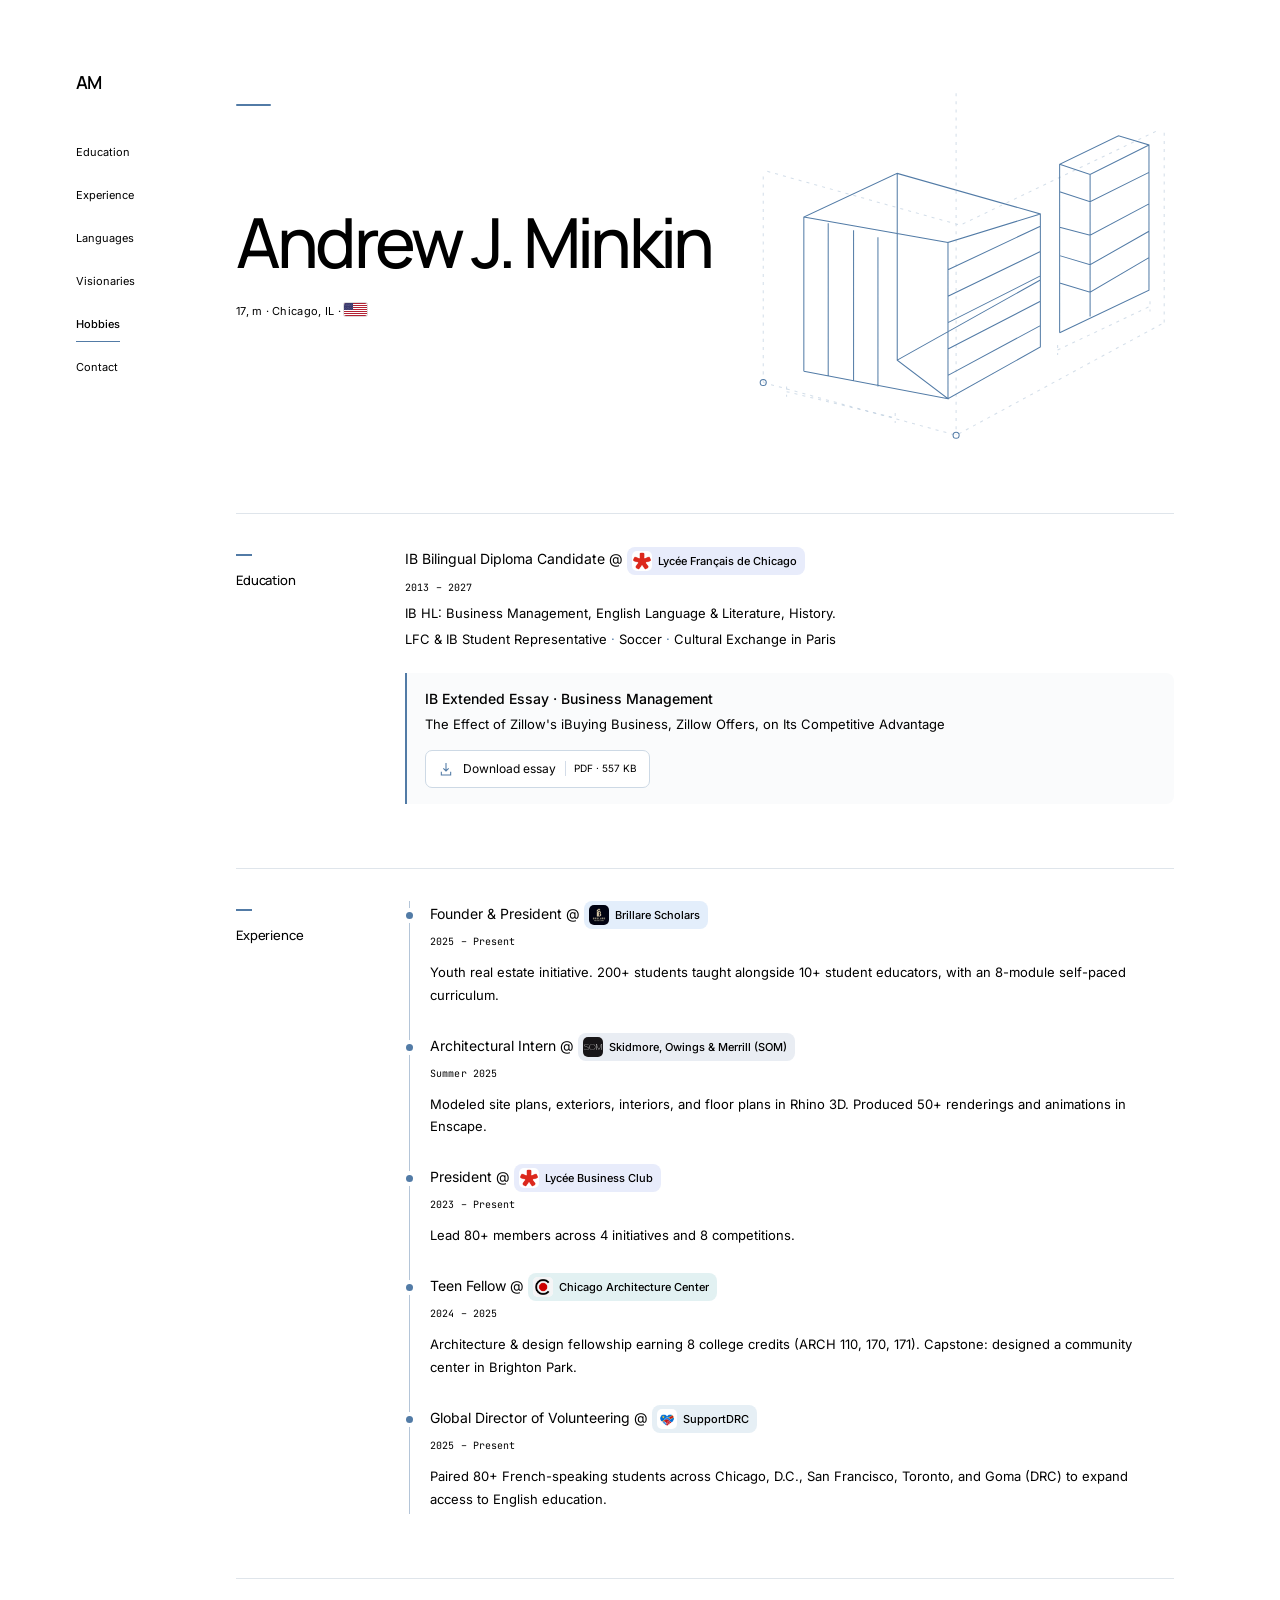
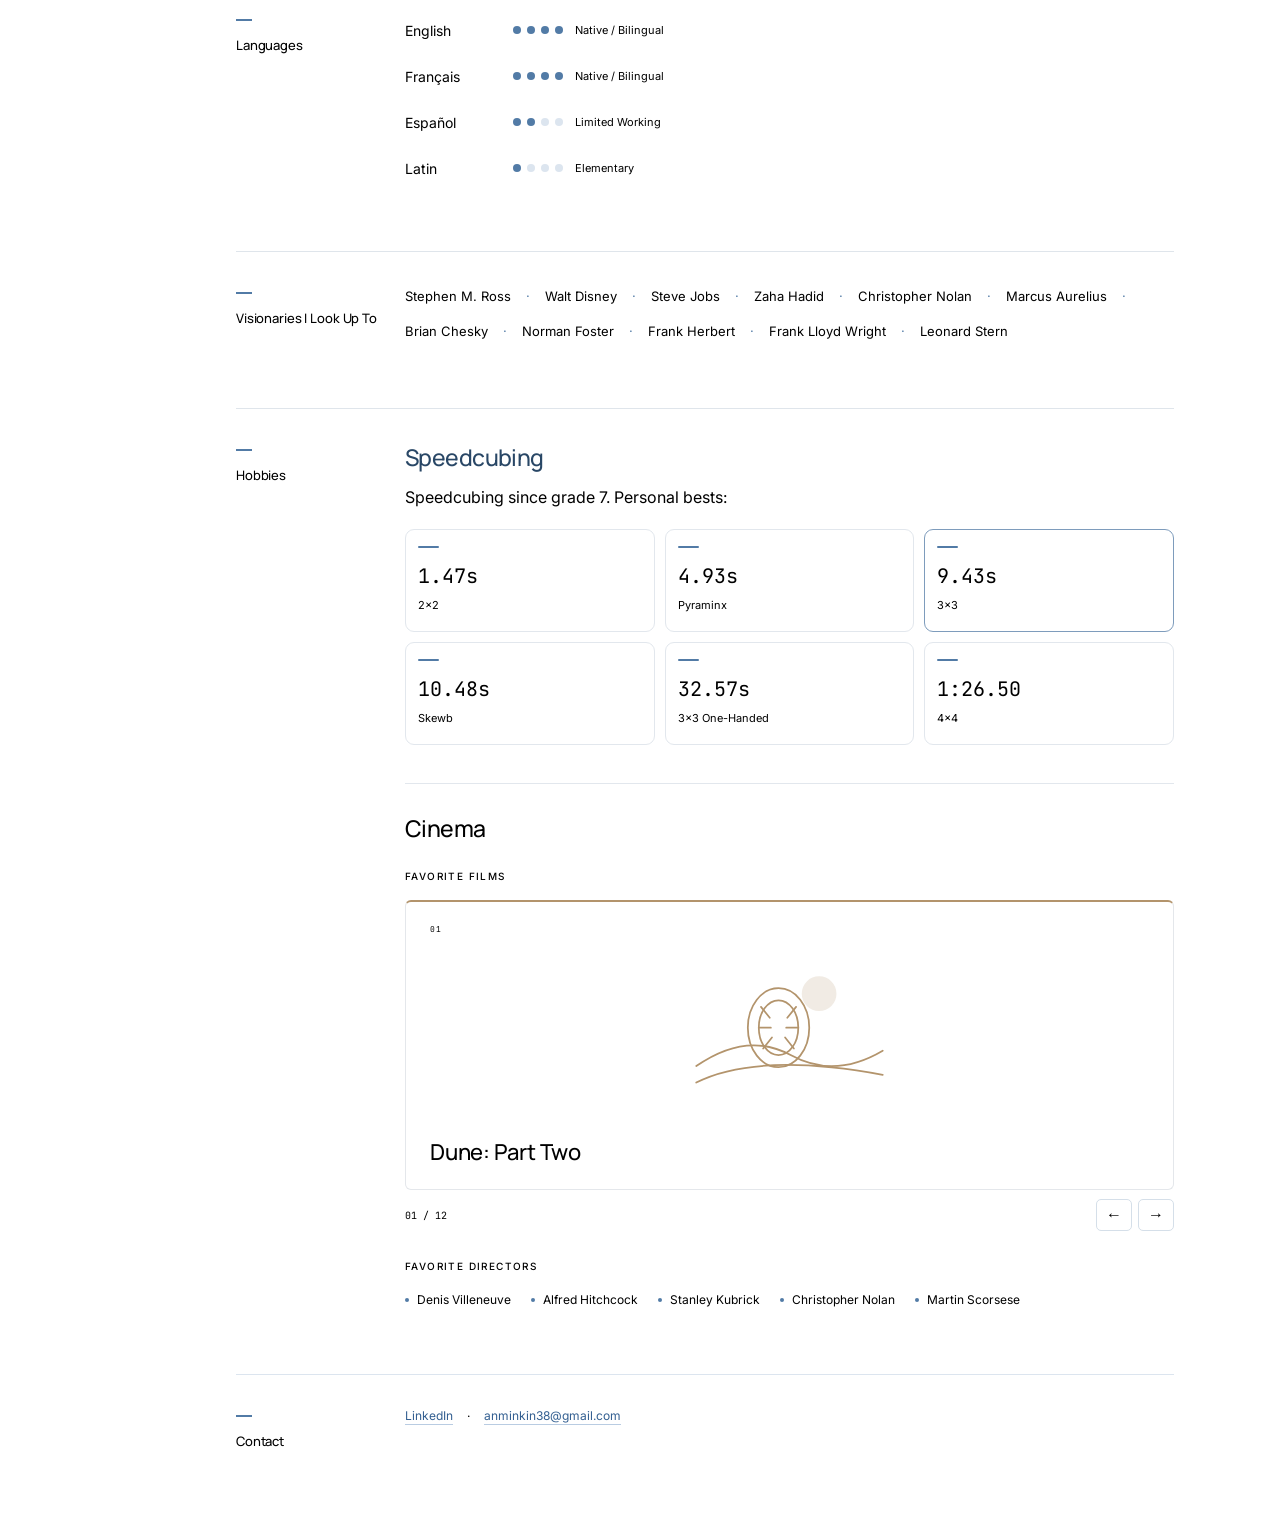
==== commit 3eef83a6: "Add files via upload" ====
--- a/docs/index.html
+++ b/docs/index.html
@@ -144,7 +144,112 @@
 body h3,body .cinema .hobby-heading h3{font-family:'Manrope',Inter,sans-serif;font-weight:500;font-size:23px;letter-spacing:-.025em}
 .film-carousel.enhanced .film-title{font-family:'Manrope',Inter,sans-serif;font-weight:500;font-size:28px;letter-spacing:-.035em;line-height:1.25}
 @media(max-width:540px){body section h2{font-size:25px}.film-carousel.enhanced .film-title{font-size:24px}}
-</style></head><body><nav aria-label="Main navigation"><ul><li><a href="#education">Education</a></li><li><a href="#experience">Experience</a></li><li><a href="#languages">Languages</a></li><li><a href="#visionaries">Visionaries</a></li><li><a href="#hobbies">Hobbies</a></li><li><a href="#contact">Contact</a></li></ul></nav><main><header><h1>Andrew J. Minkin</h1><p class="muted">17, m · Chicago, IL · <img class="us-flag" width="23" height="13" alt="United States" src="[data-uri]"></p></header><section id="education"><h2>Education</h2><div class="entry"><div class="row"><p>IB Bilingual Diploma Candidate <span class="muted">@</span> <span class="org org-lfc"><img src="[data-uri]" alt="" loading="lazy">Lycée Français de Chicago</span></p><span class="dates">2013 – 2027</span></div><p class="muted detail">IB HL: Business Management, English Language &amp; Literature, History.</p><p class="muted small detail">LFC &amp; IB Student Representative <span class="activity-dot">·</span> Soccer <span class="activity-dot">·</span> Cultural Exchange in Paris</p><div class="extended-essay"><p class="small"><strong>IB Extended Essay · Business Management</strong></p><p class="detail">The Effect of Zillow's iBuying Business, Zillow Offers, on Its Competitive Advantage</p><a class="essay-download" download="Andrew-Minkin-IB-Extended-Essay.pdf" href="[data-uri]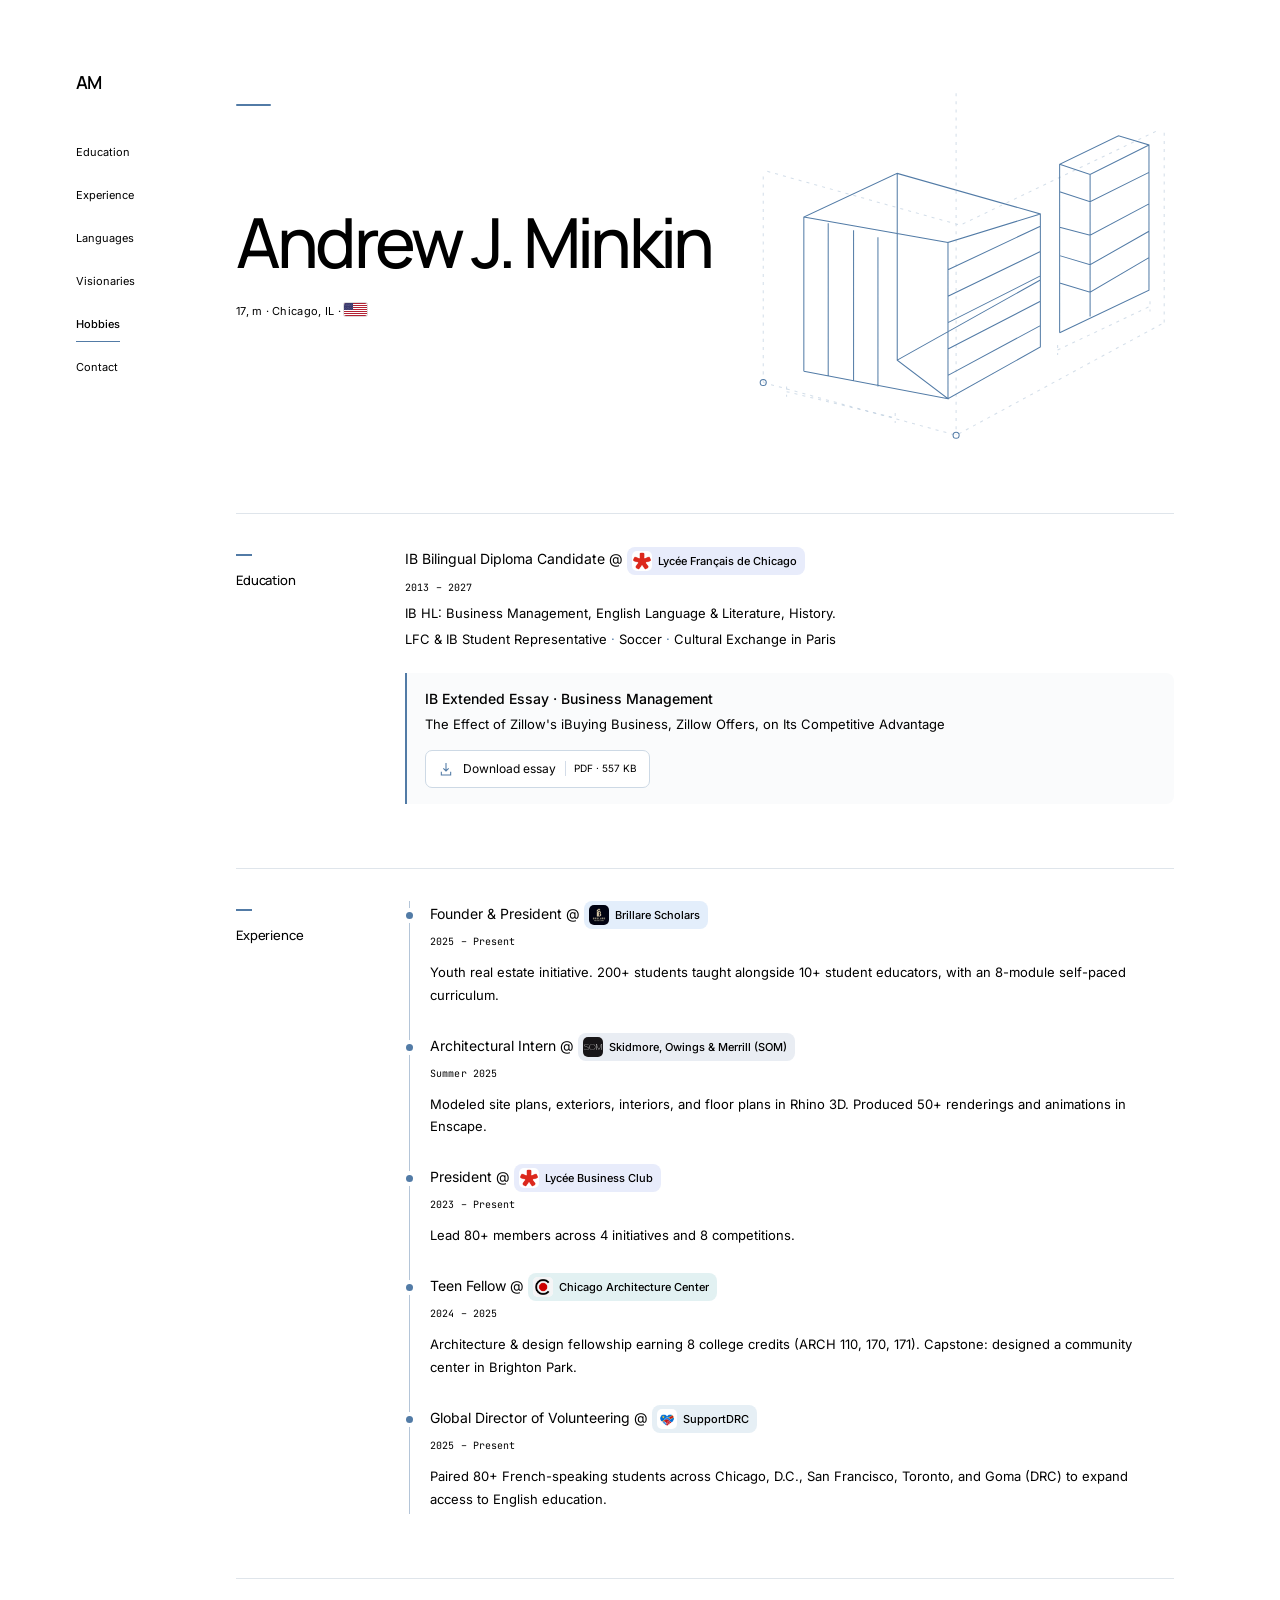
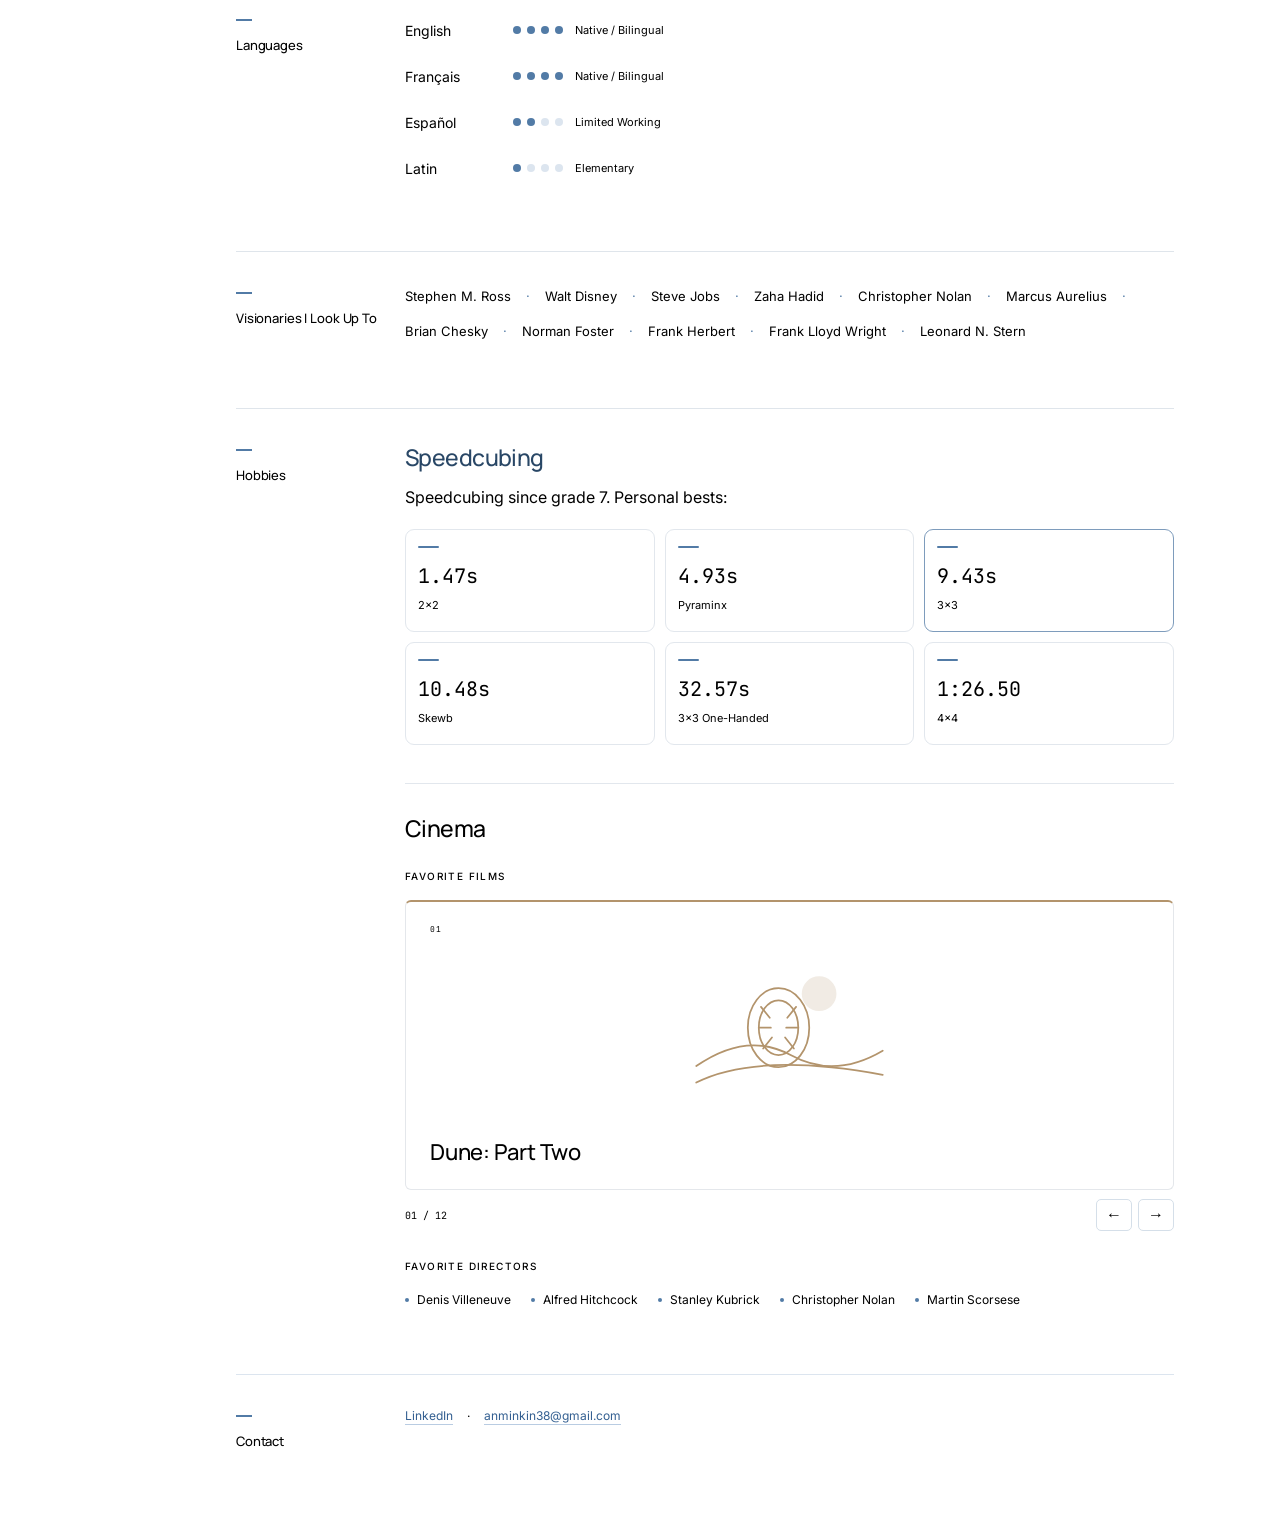
==== commit 06544602: "Add files via upload" ====
--- a/docs/index.html
+++ b/docs/index.html
@@ -249,7 +249,7 @@
 .film-open .film-title{font-size:22px;line-height:1.25;min-height:28px}
 .belt-counter{font:10px 'JetBrains Mono',monospace}
 @media(max-width:650px){.film-open{height:270px;padding:20px}.film-open .film-emblem{height:150px}.film-open .film-title{font-size:21px}}
-</style></head><body><nav aria-label="Main navigation"><ul><li><a href="#education">Education</a></li><li><a href="#experience">Experience</a></li><li><a href="#languages">Languages</a></li><li><a href="#visionaries">Visionaries</a></li><li><a href="#hobbies">Hobbies</a></li><li><a href="#contact">Contact</a></li></ul></nav><main><header><div class="hero-copy"><h1>Andrew J. Minkin</h1><p class="muted">17, m · Chicago, IL · <img class="us-flag" width="23" height="13" alt="United States" src="[data-uri]"></p></div><svg class="architecture" viewBox="0 0 420 360" fill="none" aria-hidden="true"><g stroke="currentColor" stroke-width="1"><path class="construction" d="M15 298L205 350 410 239M19 90l190 53 194-93M205 13v337M15 298V90M410 239V50"/><path class="draw-building" pathLength="1" d="M55 287V135l92-43 141 40v131l-91 51-142-27M147 92v184l50 38V160l91-28M55 135l142 25M79 141v150m25-143v148m24-141v147m19-26 141-79M197 187l91-43m-91 69 91-44m-91 70 91-46m-91 72 91-47m-91 73 91-49M307 249V83l58-28 30 9v143l-88 42M307 83l30 10 58-29m-58 29v140m-30-123 30 10 58-29m-88 54 30 8 58-31m-88 51 30 9 58-33m-88 51 30 9 58-34"/><path class="construction" d="M38 307l107 26m-107-31v10m107 16v10M305 266l91-43m-91 38v10m91-53v10"/><circle cx="205" cy="350" r="3"/><circle cx="15" cy="298" r="3"/></g></svg></header><section id="education"><h2>Education</h2><div class="section-content"><div class="entry"><div class="row"><p>IB Bilingual Diploma Candidate <span class="muted">@</span> <span class="org org-lfc"><img src="[data-uri]" alt="" loading="lazy">Lycée Français de Chicago</span></p><span class="dates">2013 – 2027</span></div><p class="muted detail">IB HL: Business Management, English Language &amp; Literature, History.</p><p class="muted small detail">LFC &amp; IB Student Representative <span class="activity-dot">·</span> Soccer <span class="activity-dot">·</span> Cultural Exchange in Paris</p><div class="extended-essay"><p class="small"><strong>IB Extended Essay · Business Management</strong></p><p class="detail">The Effect of Zillow's iBuying Business, Zillow Offers, on Its Competitive Advantage</p><a class="essay-download" download="Andrew-Minkin-IB-Extended-Essay.pdf" href="[data-uri]